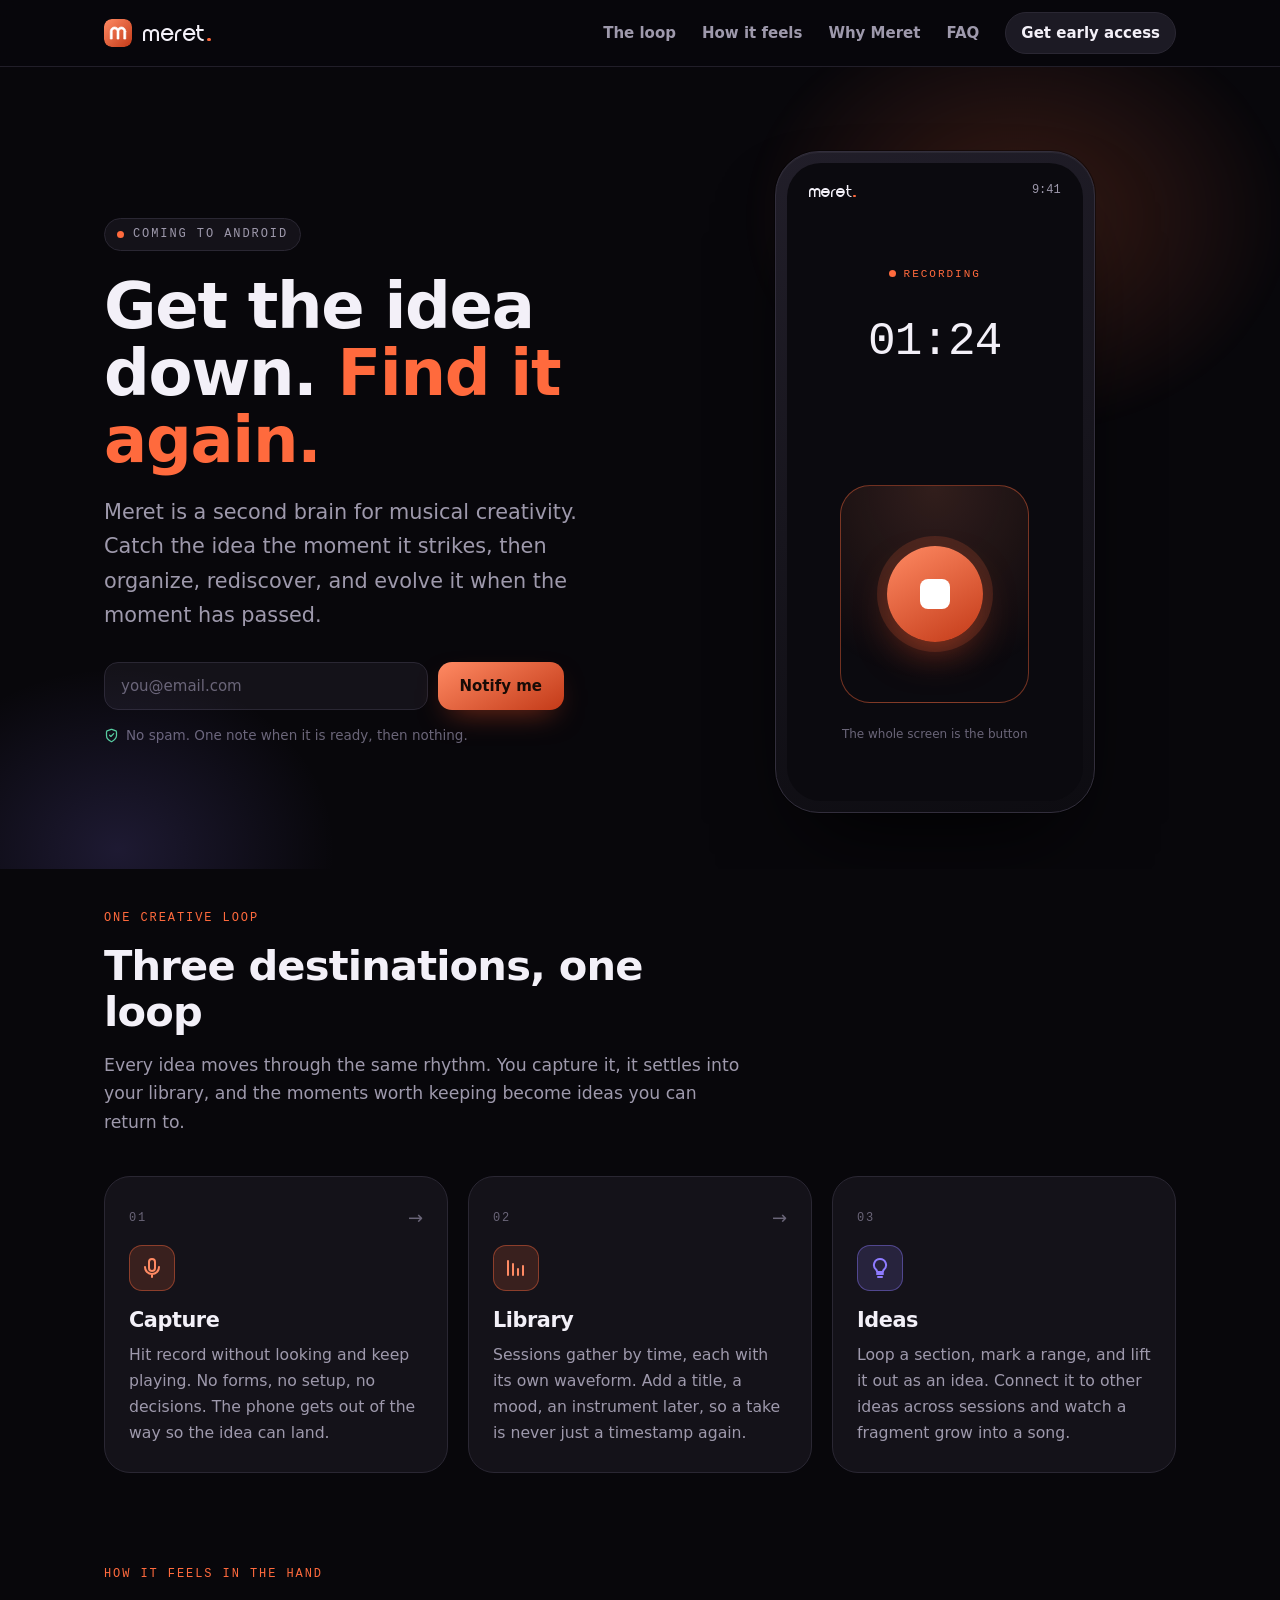
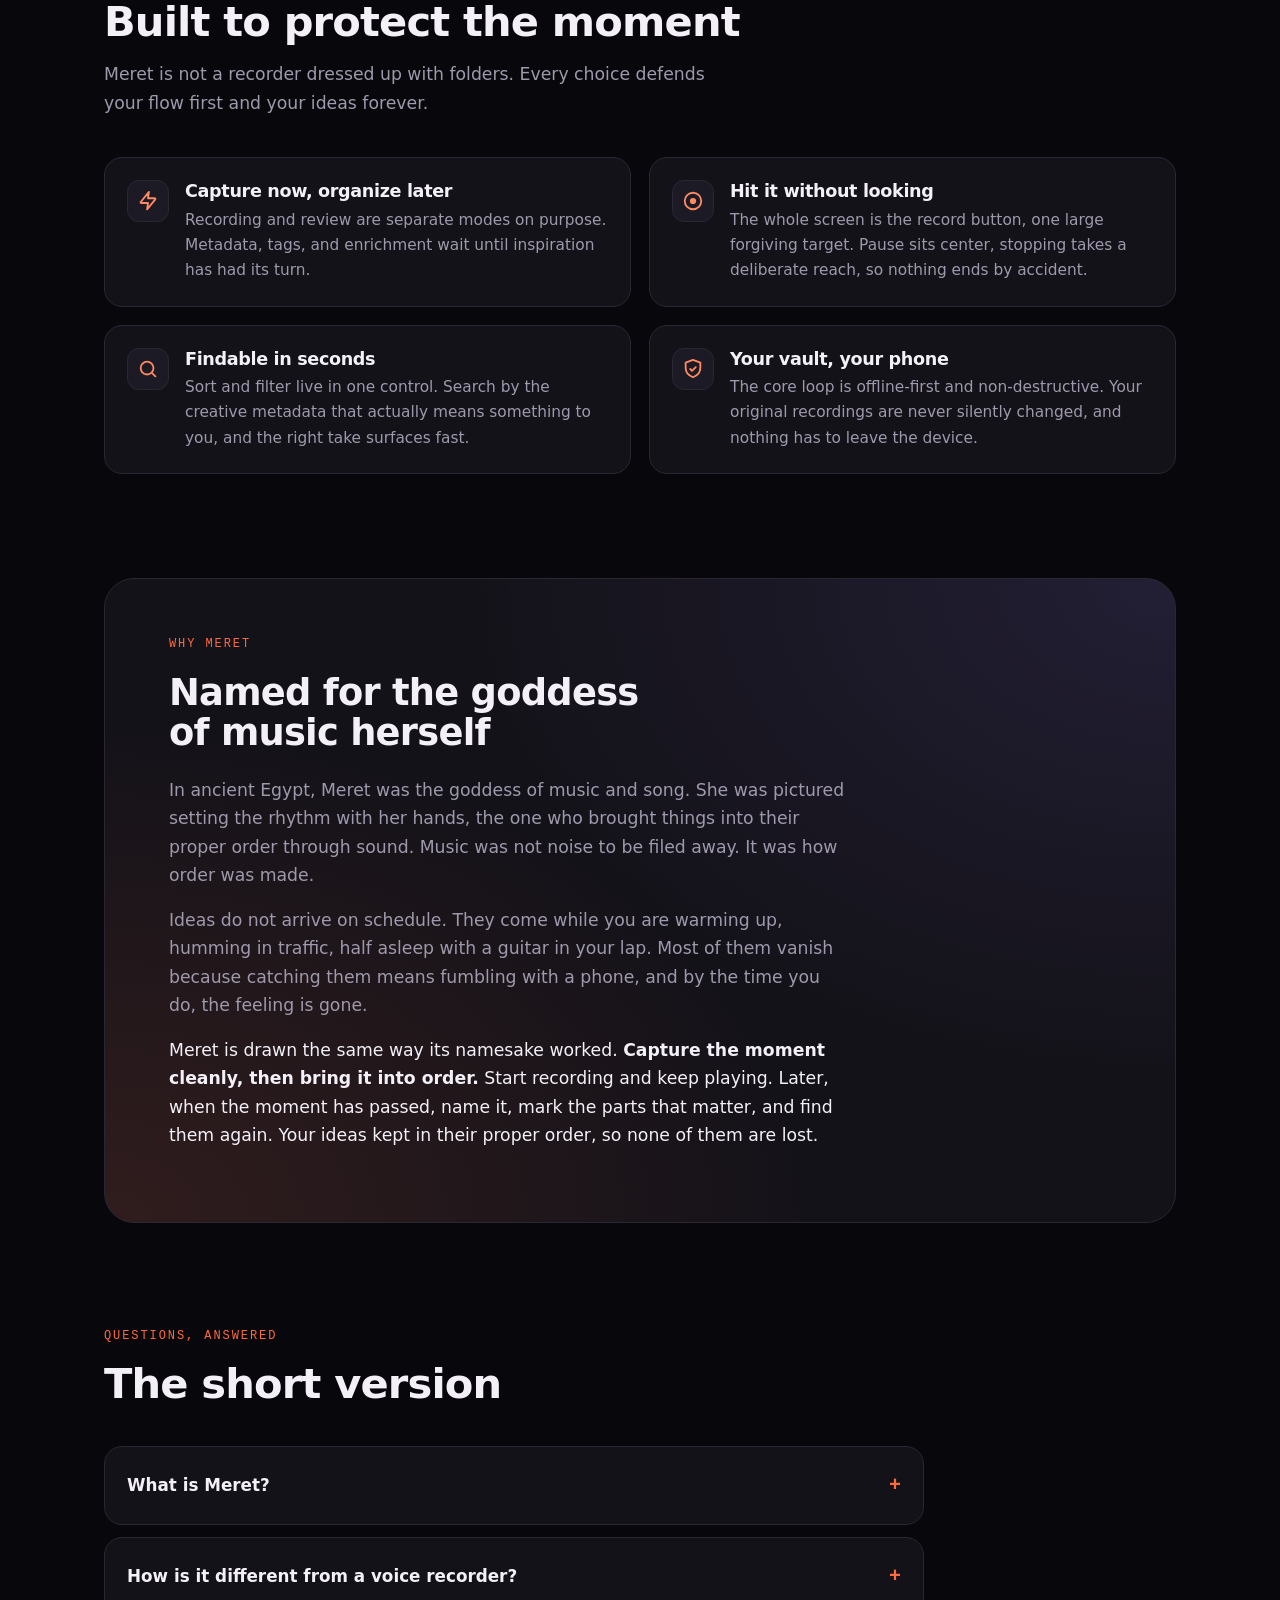
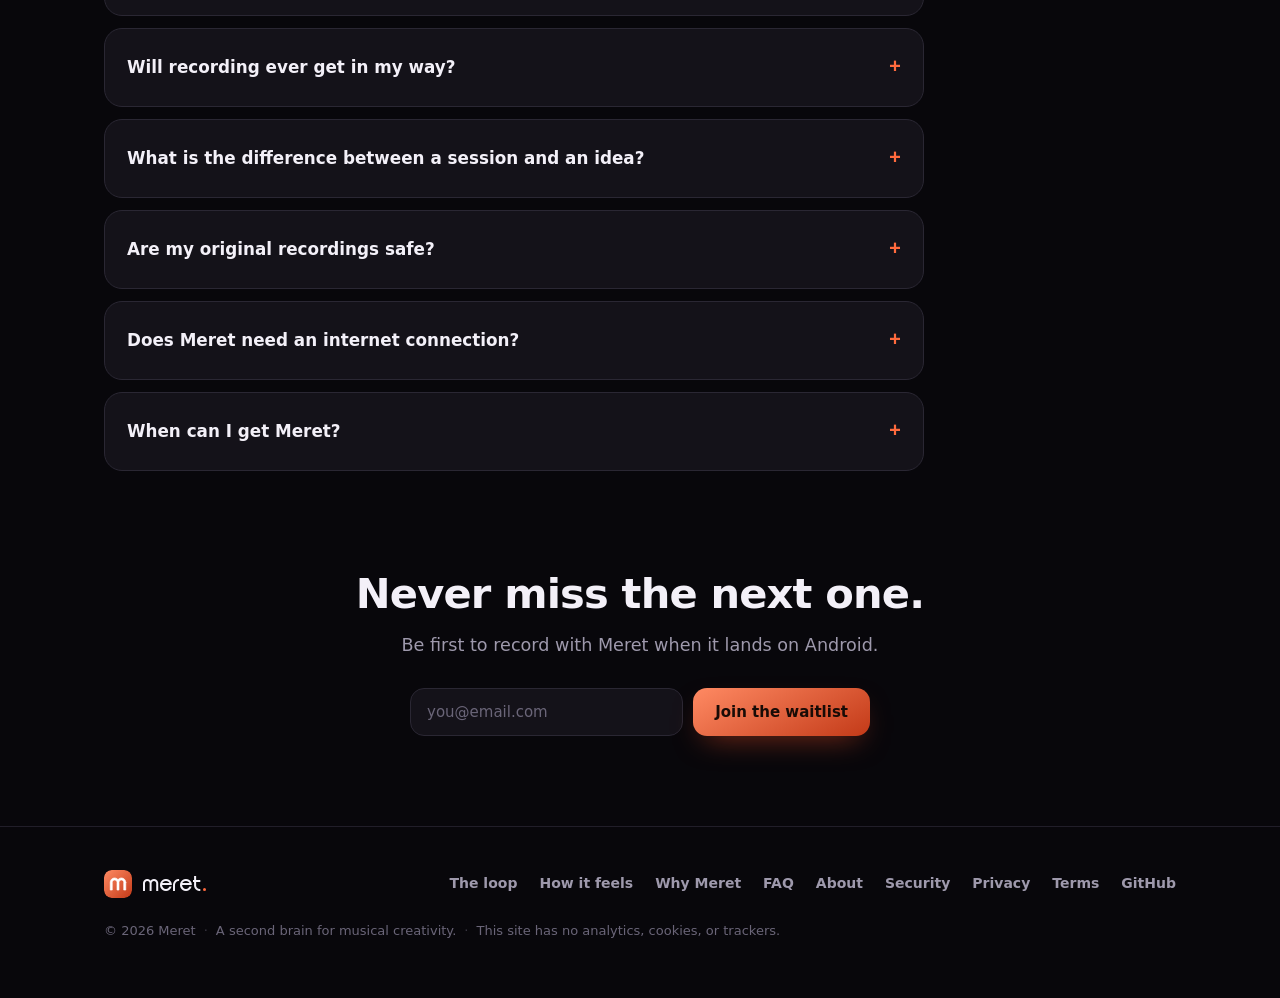
==== index.html @ 7e1d4ffa "Add PNG share image and fix the wordmark dot Replace the flex-hack tone dot with a baseline-aligned " ====
<!DOCTYPE html>
<html lang="en">
<head>
  <meta charset="utf-8">
  <meta name="viewport" content="width=device-width, initial-scale=1">
  <title>Meret - A second brain for musical creativity</title>
  <meta name="description" content="Meret is a creative vault for musicians. Capture a musical idea the moment it strikes, then organize, rediscover, and evolve it later. Recording comes first, everything stays on your phone.">
  <link rel="canonical" href="https://meretapp.com/">

  <meta name="author" content="Tarek Raafat">
  <meta name="robots" content="index, follow, max-image-preview:large, max-snippet:-1">
  <meta name="theme-color" content="#08070B">
  <meta name="application-name" content="Meret">
  <meta name="apple-mobile-web-app-title" content="Meret">

  <link rel="icon" type="image/svg+xml" href="/assets/favicon.svg">
  <link rel="apple-touch-icon" href="/assets/favicon.svg">
  <link rel="manifest" href="/site.webmanifest">

  <meta property="og:type" content="website">
  <meta property="og:site_name" content="Meret">
  <meta property="og:locale" content="en_US">
  <meta property="og:title" content="Meret - A second brain for musical creativity">
  <meta property="og:description" content="Capture a musical idea the moment it strikes, then organize, rediscover, and evolve it later. Recording comes first, everything stays on your phone.">
  <meta property="og:url" content="https://meretapp.com/">
  <meta property="og:image" content="https://meretapp.com/assets/og-image.png">
  <meta property="og:image:type" content="image/png">
  <meta property="og:image:width" content="1200">
  <meta property="og:image:height" content="630">
  <meta property="og:image:alt" content="Meret - a second brain for musical creativity">

  <meta name="twitter:card" content="summary_large_image">
  <meta name="twitter:title" content="Meret - A second brain for musical creativity">
  <meta name="twitter:description" content="Capture a musical idea the moment it strikes, then organize, rediscover, and evolve it later. Everything stays on your phone.">
  <meta name="twitter:image" content="https://meretapp.com/assets/og-image.png">

  <link rel="preload" as="font" type="font/ttf" href="/assets/duma-bold.ttf" crossorigin>
  <link rel="stylesheet" href="/assets/styles.css">

  <script type="application/ld+json">
  {
    "@context": "https://schema.org",
    "@graph": [
      {
        "@type": "Organization",
        "@id": "https://meretapp.com/#organization",
        "name": "Meret",
        "url": "https://meretapp.com/",
        "logo": "https://meretapp.com/assets/favicon.svg",
        "founder": { "@type": "Person", "name": "Tarek Raafat" },
        "description": "Meret is a second brain for musical creativity, an Android app that helps musicians capture, organize, rediscover, and evolve their musical ideas."
      },
      {
        "@type": "WebSite",
        "@id": "https://meretapp.com/#website",
        "url": "https://meretapp.com/",
        "name": "Meret",
        "publisher": { "@id": "https://meretapp.com/#organization" },
        "inLanguage": "en-US"
      },
      {
        "@type": "MobileApplication",
        "@id": "https://meretapp.com/#app",
        "name": "Meret",
        "operatingSystem": "Android",
        "applicationCategory": "MultimediaApplication",
        "url": "https://meretapp.com/",
        "publisher": { "@id": "https://meretapp.com/#organization" },
        "isAccessibleForFree": true,
        "offers": {
          "@type": "Offer",
          "price": "0",
          "priceCurrency": "USD",
          "availability": "https://schema.org/PreOrder"
        },
        "description": "A creative vault for musicians. Start recording with almost no friction and keep playing, then organize, search, and rediscover your ideas later. Original recordings are preserved, and everything stays on your phone.",
        "featureList": [
          "Friction-free recording that lets you ignore the phone and keep playing",
          "A separate review mode for organizing after capture",
          "Sessions and musical ideas as distinct, connected concepts",
          "Mark a moment inside a long session and save it as an idea",
          "Search and rediscover ideas by meaningful creative metadata",
          "Non-destructive handling that preserves your original recordings",
          "Offline-first: capture, save, playback, and search work with no connection"
        ]
      },
      {
        "@type": "FAQPage",
        "@id": "https://meretapp.com/#faq",
        "mainEntity": [
          {
            "@type": "Question",
            "name": "What is Meret?",
            "acceptedAnswer": { "@type": "Answer", "text": "Meret is a second brain for musical creativity. It is a creative vault for capturing, organizing, rediscovering, and evolving musical ideas. The goal is to turn a fleeting moment of inspiration into a durable idea you can still find and use months or years later." }
          },
          {
            "@type": "Question",
            "name": "How is Meret different from a voice recorder?",
            "acceptedAnswer": { "@type": "Answer", "text": "A recorder gives you a pile of files named by timestamp. Meret keeps the idea, not just the audio. Recording stays effortless, and then a separate review mode lets you name, tag, mark ideas inside a session, and connect related ideas, so nothing gets lost in a folder." }
          },
          {
            "@type": "Question",
            "name": "Will recording ever get in my way?",
            "acceptedAnswer": { "@type": "Answer", "text": "No. Protecting creative flow is the first principle. There are no mandatory forms, prompts, or tagging on the recording path. You start recording and then ignore the phone. Organizing happens later, on your terms." }
          },
          {
            "@type": "Question",
            "name": "What is the difference between a session and an idea?",
            "acceptedAnswer": { "@type": "Answer", "text": "A session is a single recording, like one hour of improvising. An idea is a moment worth keeping. One session can hold many ideas, and an idea can point at a whole session or a range of seconds inside it. Meret keeps them as distinct, connected things instead of collapsing both into one file." }
          },
          {
            "@type": "Question",
            "name": "Are my original recordings safe?",
            "acceptedAnswer": { "@type": "Answer", "text": "Yes. Your source recordings are treated as irreplaceable creative assets. Meret is non-destructive by design: it never silently trims, overwrites, or deletes an original. Edits and exports create new derived files and leave the source untouched." }
          },
          {
            "@type": "Question",
            "name": "Does Meret need an internet connection?",
            "acceptedAnswer": { "@type": "Answer", "text": "No. The core loop is offline-first. Capture, save, playback, review, and local search all work with no connection, so nothing sits between inspiration and a safely saved recording." }
          },
          {
            "@type": "Question",
            "name": "When can I get Meret?",
            "acceptedAnswer": { "@type": "Answer", "text": "Meret is in active development for Android. Join the waitlist and you will be the first to know when it is ready to install." }
          }
        ]
      }
    ]
  }
  </script>
</head>
<body>
  <header class="site-header">
    <div class="wrap">
      <a class="brand" href="/" aria-label="Meret home">
        <img src="/assets/mark.svg" alt="" width="28" height="28">
        <span class="wordmark">meret<span class="dot" aria-hidden="true"></span></span>
      </a>
      <nav>
        <a href="#loop">The loop</a>
        <a href="#feel">How it feels</a>
        <a href="#story">Why Meret</a>
        <a href="#faq">FAQ</a>
        <a class="nav-cta" href="#waitlist">Get early access</a>
      </nav>
    </div>
  </header>

  <main>
    <!-- Hero -->
    <section class="hero">
      <div class="wrap">
        <div class="intro">
          <span class="eyebrow"><span class="live" aria-hidden="true"></span> Coming to Android</span>
          <h1>Get the idea down. <span class="em">Find it again.</span></h1>
          <p class="lede">Meret is a second brain for musical creativity. Catch the idea the moment it strikes, then organize, rediscover, and evolve it when the moment has passed.</p>

          <form class="cta" id="waitlist" action="mailto:hello@meretapp.com" method="post" enctype="text/plain" novalidate>
            <div class="waitlist">
              <label class="visually-hidden" for="email">Email address</label>
              <input id="email" name="email" type="email" inputmode="email" autocomplete="email" placeholder="you@email.com" required>
              <button class="btn" type="submit">Notify me</button>
            </div>
            <p class="note">
              <svg viewBox="0 0 24 24" fill="none" aria-hidden="true"><path d="M9 11.5L11 13.5L15.5 9M20 12c0 4.9-5.35 8.48-7.3 9.61-.22.13-.33.19-.49.23-.12.03-.3.03-.42 0-.16-.04-.27-.1-.49-.23C8.85 20.48 4 16.9 4 12V7.22c0-.8 0-1.2.13-1.54.11-.31.3-.58.54-.8.28-.24.65-.38 1.4-.66l5.36-2.01c.21-.08.31-.12.42-.13.09-.02.19-.02.28 0 .1.01.21.05.42.13l5.36 2.01c.75.28 1.12.42 1.4.66.24.22.43.49.54.8.13.34.13.74.13 1.54V12Z" stroke="currentColor" stroke-width="2" stroke-linecap="round" stroke-linejoin="round"/></svg>
              No spam. One note when it is ready, then nothing.
            </p>
            <p class="form-done" id="done" role="status">
              <svg viewBox="0 0 24 24" fill="none" aria-hidden="true"><path d="M20 6 9 17l-5-5" stroke="currentColor" stroke-width="2.4" stroke-linecap="round" stroke-linejoin="round"/></svg>
              You are on the list. We will be in touch.
            </p>
          </form>
        </div>

        <!-- Artistic mock of the Capture screen, built from the app's own tokens -->
        <div class="stage" aria-hidden="true">
          <div class="device">
            <div class="screen">
              <div class="statusbar">
                <span class="brandrow"><span class="wordmark">meret<span class="dot"></span></span></span>
                <span>9:41</span>
              </div>
              <div class="rec-face">
                <span class="rec-tag"><span class="d"></span> Recording</span>
                <span class="rec-timer">01:24</span>
                <div class="wave">
                  <span style="animation-delay:-0.9s"></span><span style="animation-delay:-0.2s"></span>
                  <span style="animation-delay:-0.6s"></span><span style="animation-delay:-1.0s"></span>
                  <span style="animation-delay:-0.35s"></span><span style="animation-delay:-0.75s"></span>
                  <span style="animation-delay:-0.15s"></span><span style="animation-delay:-0.5s"></span>
                  <span style="animation-delay:-0.95s"></span><span style="animation-delay:-0.3s"></span>
                  <span style="animation-delay:-0.7s"></span><span style="animation-delay:-0.1s"></span>
                  <span style="animation-delay:-0.55s"></span><span style="animation-delay:-0.85s"></span>
                  <span style="animation-delay:-0.25s"></span><span style="animation-delay:-0.65s"></span>
                </div>
                <div class="rec-cta">
                  <div class="rec-disc"><span class="square"></span></div>
                </div>
                <span class="rec-hint">The whole screen is the button</span>
              </div>
            </div>
          </div>
        </div>
      </div>
    </section>

    <!-- The creative loop -->
    <section class="loop" id="loop">
      <div class="wrap">
        <div class="section-head">
          <span class="kicker">One creative loop</span>
          <h2>Three destinations, one loop</h2>
          <p>Every idea moves through the same rhythm. You capture it, it settles into your library, and the moments worth keeping become ideas you can return to.</p>
        </div>
        <div class="loop-grid">
          <article class="dest capture">
            <span class="arrow" aria-hidden="true">&rarr;</span>
            <span class="num">01</span>
            <div class="ic" aria-hidden="true">
              <svg viewBox="0 0 24 24" fill="none"><path d="M12 15a3 3 0 0 0 3-3V6a3 3 0 1 0-6 0v6a3 3 0 0 0 3 3Z" stroke="currentColor" stroke-width="2" stroke-linecap="round" stroke-linejoin="round"/><path d="M19 11a7 7 0 0 1-14 0M12 18v3" stroke="currentColor" stroke-width="2" stroke-linecap="round" stroke-linejoin="round"/></svg>
            </div>
            <h3>Capture</h3>
            <p>Hit record without looking and keep playing. No forms, no setup, no decisions. The phone gets out of the way so the idea can land.</p>
          </article>
          <article class="dest library">
            <span class="arrow" aria-hidden="true">&rarr;</span>
            <span class="num">02</span>
            <div class="ic" aria-hidden="true">
              <svg viewBox="0 0 24 24" fill="none"><path d="M4 19V5M9 19V8M14 19v-6M19 19V10" stroke="currentColor" stroke-width="2" stroke-linecap="round" stroke-linejoin="round"/></svg>
            </div>
            <h3>Library</h3>
            <p>Sessions gather by time, each with its own waveform. Add a title, a mood, an instrument later, so a take is never just a timestamp again.</p>
          </article>
          <article class="dest idea">
            <span class="num">03</span>
            <div class="ic" aria-hidden="true">
              <svg viewBox="0 0 24 24" fill="none"><path d="M9 18h6M10 21h4M12 3a6 6 0 0 0-4 10.5c.7.7 1 1.1 1 2V16h6v-.5c0-.9.3-1.3 1-2A6 6 0 0 0 12 3Z" stroke="currentColor" stroke-width="2" stroke-linecap="round" stroke-linejoin="round"/></svg>
            </div>
            <h3>Ideas</h3>
            <p>Loop a section, mark a range, and lift it out as an idea. Connect it to other ideas across sessions and watch a fragment grow into a song.</p>
          </article>
        </div>
      </div>
    </section>

    <!-- How it feels -->
    <section class="feel" id="feel">
      <div class="wrap">
        <div class="section-head">
          <span class="kicker">How it feels in the hand</span>
          <h2>Built to protect the moment</h2>
          <p>Meret is not a recorder dressed up with folders. Every choice defends your flow first and your ideas forever.</p>
        </div>
        <div class="feel-grid">
          <div class="feature">
            <div class="fi" aria-hidden="true"><svg viewBox="0 0 24 24" fill="none"><path d="M13 2 4.5 12.5c-.4.5-.6.7-.6 1 0 .2.1.4.3.5.2.2.5.2 1 .2H12l-1 7 8.5-10.5c.4-.5.6-.7.6-1 0-.2-.1-.4-.3-.5-.2-.2-.5-.2-1-.2H12l1-7Z" stroke="currentColor" stroke-width="2" stroke-linecap="round" stroke-linejoin="round"/></svg></div>
            <div>
              <h3>Capture now, organize later</h3>
              <p>Recording and review are separate modes on purpose. Metadata, tags, and enrichment wait until inspiration has had its turn.</p>
            </div>
          </div>
          <div class="feature">
            <div class="fi" aria-hidden="true"><svg viewBox="0 0 24 24" fill="none"><circle cx="12" cy="12" r="9" stroke="currentColor" stroke-width="2"/><circle cx="12" cy="12" r="3.4" fill="currentColor"/></svg></div>
            <div>
              <h3>Hit it without looking</h3>
              <p>The whole screen is the record button, one large forgiving target. Pause sits center, stopping takes a deliberate reach, so nothing ends by accident.</p>
            </div>
          </div>
          <div class="feature">
            <div class="fi" aria-hidden="true"><svg viewBox="0 0 24 24" fill="none"><circle cx="11" cy="11" r="7" stroke="currentColor" stroke-width="2"/><path d="m20 20-3.2-3.2" stroke="currentColor" stroke-width="2" stroke-linecap="round"/></svg></div>
            <div>
              <h3>Findable in seconds</h3>
              <p>Sort and filter live in one control. Search by the creative metadata that actually means something to you, and the right take surfaces fast.</p>
            </div>
          </div>
          <div class="feature">
            <div class="fi" aria-hidden="true"><svg viewBox="0 0 24 24" fill="none"><path d="M12 2 4 5v6c0 5 3.4 8.3 8 10 4.6-1.7 8-5 8-10V5l-8-3Z" stroke="currentColor" stroke-width="2" stroke-linejoin="round"/><path d="m9 12 2 2 4-4" stroke="currentColor" stroke-width="2" stroke-linecap="round" stroke-linejoin="round"/></svg></div>
            <div>
              <h3>Your vault, your phone</h3>
              <p>The core loop is offline-first and non-destructive. Your original recordings are never silently changed, and nothing has to leave the device.</p>
            </div>
          </div>
        </div>
      </div>
    </section>

    <!-- Why Meret -->
    <section class="story" id="story">
      <div class="wrap">
        <div class="band">
          <span class="kicker">Why Meret</span>
          <h2>Named for the goddess of music herself</h2>
          <p>In ancient Egypt, Meret was the goddess of music and song. She was pictured setting the rhythm with her hands, the one who brought things into their proper order through sound. Music was not noise to be filed away. It was how order was made.</p>
          <p>Ideas do not arrive on schedule. They come while you are warming up, humming in traffic, half asleep with a guitar in your lap. Most of them vanish because catching them means fumbling with a phone, and by the time you do, the feeling is gone.</p>
          <p class="close">Meret is drawn the same way its namesake worked. <strong>Capture the moment cleanly, then bring it into order.</strong> Start recording and keep playing. Later, when the moment has passed, name it, mark the parts that matter, and find them again. Your ideas kept in their proper order, so none of them are lost.</p>
        </div>
      </div>
    </section>

    <!-- FAQ -->
    <section class="faq" id="faq">
      <div class="wrap">
        <div class="section-head">
          <span class="kicker">Questions, answered</span>
          <h2>The short version</h2>
        </div>
        <div class="faq-list">
          <details class="faq-item">
            <summary>What is Meret?</summary>
            <p>Meret is a second brain for musical creativity, a creative vault for capturing, organizing, rediscovering, and evolving musical ideas. The goal is to turn a fleeting moment of inspiration into a durable idea you can still find and use months or years later.</p>
          </details>
          <details class="faq-item">
            <summary>How is it different from a voice recorder?</summary>
            <p>A recorder gives you a pile of files named by timestamp. Meret keeps the idea, not just the audio. Recording stays effortless, and then a separate review mode lets you name, tag, mark ideas inside a session, and connect related ideas, so nothing gets lost in a folder.</p>
          </details>
          <details class="faq-item">
            <summary>Will recording ever get in my way?</summary>
            <p>No. Protecting creative flow is the first principle. There are no mandatory forms, prompts, or tagging on the recording path. You start recording and then ignore the phone. Organizing happens later, on your terms.</p>
          </details>
          <details class="faq-item">
            <summary>What is the difference between a session and an idea?</summary>
            <p>A session is a single recording, like one hour of improvising. An idea is a moment worth keeping. One session can hold many ideas, and an idea can point at a whole session or a range of seconds inside it. Meret keeps them as distinct, connected things instead of collapsing both into one file.</p>
          </details>
          <details class="faq-item">
            <summary>Are my original recordings safe?</summary>
            <p>Yes. Your source recordings are treated as irreplaceable creative assets. Meret is non-destructive by design: it never silently trims, overwrites, or deletes an original. Edits and exports create new derived files and leave the source untouched.</p>
          </details>
          <details class="faq-item">
            <summary>Does Meret need an internet connection?</summary>
            <p>No. The core loop is offline-first. Capture, save, playback, review, and local search all work with no connection, so nothing sits between inspiration and a safely saved recording.</p>
          </details>
          <details class="faq-item">
            <summary>When can I get Meret?</summary>
            <p>Meret is in active development for Android. Join the waitlist below and you will be the first to know when it is ready to install.</p>
          </details>
        </div>
      </div>
    </section>

    <!-- Closing -->
    <section class="closing">
      <div class="wrap">
        <h2>Never miss the next one.</h2>
        <p>Be first to record with Meret when it lands on Android.</p>
        <form class="cta" action="mailto:hello@meretapp.com" method="post" enctype="text/plain" novalidate>
          <div class="waitlist">
            <label class="visually-hidden" for="email2">Email address</label>
            <input id="email2" name="email" type="email" inputmode="email" autocomplete="email" placeholder="you@email.com" required>
            <button class="btn" type="submit">Join the waitlist</button>
          </div>
          <p class="form-done" role="status">
            <svg viewBox="0 0 24 24" fill="none" aria-hidden="true"><path d="M20 6 9 17l-5-5" stroke="currentColor" stroke-width="2.4" stroke-linecap="round" stroke-linejoin="round"/></svg>
            You are on the list. We will be in touch.
          </p>
        </form>
      </div>
    </section>
  </main>

  <footer class="site-footer">
    <div class="wrap">
      <div class="foot-top">
        <a class="brand" href="/" aria-label="Meret home">
          <img src="/assets/mark.svg" alt="" width="26" height="26">
          <span class="wordmark">meret<span class="dot" aria-hidden="true"></span></span>
        </a>
        <nav class="foot-links">
          <a href="#loop">The loop</a>
          <a href="#feel">How it feels</a>
          <a href="#story">Why Meret</a>
          <a href="#faq">FAQ</a>
          <a href="/about/">About</a>
          <a href="/security/">Security</a>
          <a href="/privacy/">Privacy</a>
          <a href="/terms/">Terms</a>
          <a href="https://github.com/meretapp">GitHub</a>
        </nav>
      </div>
      <p class="fine">
        <span>&copy; 2026 Meret</span>
        <span class="sep">&middot;</span>
        <span>A second brain for musical creativity.</span>
        <span class="sep">&middot;</span>
        <span>This site has no analytics, cookies, or trackers.</span>
      </p>
    </div>
  </footer>

  <script src="/assets/site.js" defer></script>
</body>
</html>
---- assets/styles.css ----
/* Meret landing site. Brand tokens from the app repo's docs/design/design.html and
   ui/theme/Color.kt. One dark canvas, coral for action, violet for the idea. No external
   requests: the only web font is Duma Bold, self hosted, and there are no analytics or trackers. */

@font-face {
  font-family: "Duma";
  font-style: normal;
  font-weight: 700;
  font-display: swap;
  src: url("/assets/duma-bold.ttf") format("truetype");
}

:root {
  /* Ground and surfaces */
  --canvas: #08070B;
  --ink: #0B0A0F;
  --surface: #141219;
  --surface-2: #1C1A24;
  --surface-3: #242130;
  --line: #2A2733;
  --line-soft: #211E29;

  /* Text */
  --text: #F3F0F8;
  --muted: #9E99AC;
  --faint: #6A6578;

  /* Accents. Coral is the color of action, violet is the color of the idea. */
  --accent: #FF6A3D;
  --accent-2: #FF8A63;
  --accent-deep: #C33A18;
  --accent-weak: rgba(255, 106, 61, 0.16);
  --accent-line: rgba(255, 106, 61, 0.42);
  --violet: #8E7BFF;
  --violet-weak: rgba(142, 123, 255, 0.16);
  --violet-line: rgba(142, 123, 255, 0.42);
  --good: #54D19B;

  --radius: 18px;
  --radius-lg: 26px;
  --wrap: 1120px;
  --sans: ui-sans-serif, system-ui, "Segoe UI", Roboto, "Helvetica Neue", Arial, sans-serif;
  --mono: ui-monospace, "SF Mono", "Roboto Mono", "JetBrains Mono", Menlo, Consolas, monospace;
}

* { box-sizing: border-box; }
/* scroll-padding-top keeps every in-page anchor target clear of the sticky header
   instead of landing underneath it. */
html { scroll-behavior: smooth; scroll-padding-top: 88px; }

.visually-hidden {
  position: absolute; width: 1px; height: 1px; padding: 0; margin: -1px;
  overflow: hidden; clip: rect(0 0 0 0); white-space: nowrap; border: 0;
}

body {
  margin: 0;
  min-height: 100vh;
  display: flex;
  flex-direction: column;
  font-family: var(--sans);
  color: var(--text);
  background: var(--canvas);
  line-height: 1.65;
  -webkit-font-smoothing: antialiased;
  text-rendering: optimizeLegibility;
}

main { flex: 1 0 auto; }
.site-footer { flex-shrink: 0; }

.wrap { width: 100%; max-width: var(--wrap); margin: 0 auto; padding: 0 24px; }

a { color: var(--accent-2); text-decoration: none; }
a:hover { color: var(--accent); }

h1, h2, h3 { line-height: 1.1; letter-spacing: -0.02em; margin: 0; }

/* The wordmark, drawn in Duma Bold with a real coral disc for the tone dot, matching the app's
   Wordmark composable. The dot keeps coral's meaning as the color of action. */
.wordmark {
  font-family: "Duma", var(--sans);
  font-weight: 700;
  letter-spacing: 0.04em;
  color: var(--text);
  white-space: nowrap;
}
/* The coral tone dot is a real disc resting on the text baseline, matching the app's
   Wordmark composable (a 0.17em disc, AboveBaseline). vertical-align: baseline places an
   empty inline-block's bottom edge on the baseline, so the disc sits like a low round dot
   after "meret" at any size, rather than being nudged by a flex hack. */
.wordmark .dot {
  display: inline-block;
  width: 0.17em;
  height: 0.17em;
  border-radius: 50%;
  background: var(--accent);
  margin-left: 0.05em;
  /* Seat the disc a touch below the baseline (scales with the type) so it reads as a
     grounded tone dot rather than sitting a hair high. */
  vertical-align: -0.02em;
}

/* Header */
.site-header {
  position: sticky; top: 0; z-index: 20;
  background: color-mix(in srgb, var(--canvas) 82%, transparent);
  backdrop-filter: saturate(1.3) blur(12px);
  border-bottom: 1px solid var(--line-soft);
}
.site-header .wrap { display: flex; align-items: center; justify-content: space-between; height: 66px; }
.brand { display: inline-flex; align-items: center; gap: 11px; }
.brand img { height: 28px; width: 28px; display: block; border-radius: 8px; }
.brand .wordmark { font-size: 21px; }
.site-header nav { display: inline-flex; align-items: center; gap: 26px; }
.site-header nav a { color: var(--muted); font-weight: 600; font-size: 15px; }
.site-header nav a:hover { color: var(--text); }
.nav-cta {
  padding: 8px 15px; border-radius: 999px;
  border: 1px solid var(--line);
  color: var(--text) !important;
  background: var(--surface-2);
}
.nav-cta:hover { border-color: var(--accent-line); }
@media (max-width: 720px) { .site-header nav a:not(.nav-cta) { display: none; } }

/* Ambient glow behind the hero.
   overflow: clip (not hidden) contains the glow pseudo-elements without turning the
   hero into a programmatically scrollable box, which otherwise traps an anchor jump
   to the waitlist form inside the hero and blocks scrolling until a page refresh. */
.hero { position: relative; padding: 84px 0 56px; overflow: clip; }
.hero::before {
  content: ""; position: absolute; inset: -20% -10% auto auto;
  width: 780px; height: 620px; pointer-events: none;
  background: radial-gradient(closest-side, rgba(255,106,61,0.20), rgba(255,106,61,0) 70%);
  filter: blur(6px);
}
.hero::after {
  content: ""; position: absolute; inset: auto auto -30% -15%;
  width: 620px; height: 520px; pointer-events: none;
  background: radial-gradient(closest-side, rgba(142,123,255,0.16), rgba(142,123,255,0) 70%);
}
.hero .wrap { position: relative; display: grid; grid-template-columns: 1.05fr 0.95fr; gap: 56px; align-items: center; }

.eyebrow {
  display: inline-flex; align-items: center; gap: 9px;
  font-family: var(--mono); font-size: 12px; letter-spacing: 0.16em; text-transform: uppercase;
  color: var(--muted); margin: 0 0 22px;
  padding: 6px 12px; border-radius: 999px;
  background: var(--surface); border: 1px solid var(--line);
}
.eyebrow .live {
  width: 7px; height: 7px; border-radius: 50%; background: var(--accent);
  box-shadow: 0 0 0 0 var(--accent-line);
  animation: pulse 2.4s ease-out infinite;
}
@keyframes pulse {
  0% { box-shadow: 0 0 0 0 rgba(255,106,61,0.5); }
  70% { box-shadow: 0 0 0 9px rgba(255,106,61,0); }
  100% { box-shadow: 0 0 0 0 rgba(255,106,61,0); }
}

.hero h1 {
  font-size: clamp(2.6rem, 5.4vw, 4rem);
  line-height: 1.04; font-weight: 800; margin: 0 0 22px;
}
.hero h1 .em { color: var(--accent); }
.hero .lede { font-size: clamp(1.08rem, 2.1vw, 1.3rem); color: var(--muted); margin: 0 0 30px; max-width: 40ch; }

/* Waitlist CTA */
.cta { display: flex; flex-direction: column; gap: 12px; max-width: 460px; }
.waitlist { display: flex; gap: 10px; }
.waitlist input[type="email"] {
  flex: 1 1 auto; min-width: 0;
  padding: 14px 16px; font-size: 15px; font-family: var(--sans);
  color: var(--text); background: var(--surface); border: 1px solid var(--line);
  border-radius: 14px; outline: none; transition: border-color 0.2s ease, box-shadow 0.2s ease;
}
.waitlist input[type="email"]::placeholder { color: var(--faint); }
.waitlist input[type="email"]:focus { border-color: var(--accent-line); box-shadow: 0 0 0 4px var(--accent-weak); }
.btn {
  flex: 0 0 auto; cursor: pointer; border: none; white-space: nowrap;
  padding: 14px 22px; font-size: 15px; font-weight: 700; font-family: var(--sans);
  color: #180B06; border-radius: 14px;
  background: linear-gradient(150deg, var(--accent-2), var(--accent-deep));
  box-shadow: 0 12px 30px -12px rgba(226,75,37,0.6);
  transition: transform 0.15s ease, box-shadow 0.2s ease, opacity 0.2s ease;
}
.btn:hover { transform: translateY(-1px); box-shadow: 0 16px 34px -12px rgba(226,75,37,0.7); }
.btn:active { transform: translateY(0); }
.note { color: var(--faint); font-size: 13.5px; margin: 2px 0 0; display: flex; align-items: center; gap: 7px; }
.note svg { width: 15px; height: 15px; flex: none; color: var(--good); }

/* ---- The phone: an artistic mock of the Capture screen, built from the app's own tokens ---- */
.stage { justify-self: center; position: relative; }
.device {
  width: min(320px, 82vw);
  border-radius: 44px; padding: 11px;
  background: linear-gradient(160deg, #211E29, #0d0c11);
  border: 1px solid #322E3C;
  box-shadow: 0 1px 0 rgba(255,255,255,0.05) inset, 0 46px 90px -34px rgba(0,0,0,0.92), 0 0 0 1px rgba(0,0,0,0.4);
}
.screen {
  position: relative; border-radius: 34px; overflow: hidden;
  background: var(--ink); aspect-ratio: 320 / 690; display: flex; flex-direction: column;
}
.statusbar {
  display: flex; align-items: center; justify-content: space-between;
  padding: 16px 22px 4px; font-family: var(--mono); font-size: 12px; color: var(--muted); flex: 0 0 auto;
}
.statusbar .brandrow { display: inline-flex; align-items: baseline; }
.statusbar .wordmark { font-size: 15px; }
.rec-face { flex: 1 1 auto; display: flex; flex-direction: column; align-items: center; justify-content: center; gap: 22px; padding: 0 24px; position: relative; }
.rec-tag {
  display: inline-flex; align-items: center; gap: 8px;
  font-family: var(--mono); font-size: 11px; letter-spacing: 0.18em; text-transform: uppercase; color: var(--accent);
}
.rec-tag .d { width: 7px; height: 7px; border-radius: 50%; background: var(--accent); animation: blink 1.6s steps(1) infinite; }
@keyframes blink { 50% { opacity: 0.25; } }
.rec-timer { font-family: var(--mono); font-size: 46px; letter-spacing: -0.02em; font-variant-numeric: tabular-nums; color: var(--text); }

/* the big coral record disc: the whole lower screen is the button */
.rec-cta {
  position: relative; width: 76%; padding: 60px 0; margin-top: 6px;
  border-radius: 30px; display: grid; place-items: center;
  background: radial-gradient(120% 120% at 50% 0%, rgba(255,138,99,0.16), rgba(255,106,61,0.04) 60%, transparent 75%);
  border: 1px solid var(--accent-line);
}
.rec-disc {
  width: 96px; height: 96px; border-radius: 50%;
  background: linear-gradient(150deg, var(--accent-2), var(--accent-deep));
  box-shadow: 0 18px 44px -14px rgba(226,75,37,0.7), 0 0 0 10px var(--accent-weak);
  display: grid; place-items: center;
}
.rec-disc .square { width: 30px; height: 30px; border-radius: 8px; background: #fff; }
.rec-hint { font-size: 12px; color: var(--faint); }

/* live waveform */
.wave { display: flex; align-items: center; justify-content: center; gap: 3px; height: 54px; width: 78%; }
.wave span {
  flex: 1 1 auto; max-width: 5px; border-radius: 3px;
  background: linear-gradient(var(--accent-2), var(--accent));
  animation: bar 1.1s ease-in-out infinite;
}
.wave span:nth-child(3n) { background: linear-gradient(var(--violet), #6f5cf0); }
@keyframes bar { 0%, 100% { height: 18%; } 50% { height: 100%; } }
@media (prefers-reduced-motion: reduce) {
  .wave span, .rec-tag .d, .eyebrow .live { animation: none; }
  .wave span { height: 55%; }
}

/* Hero collapses to a single column on narrow screens, phone below the copy. */
@media (max-width: 900px) {
  .hero { padding: 56px 0 40px; }
  .hero .wrap { grid-template-columns: 1fr; gap: 44px; }
  .hero .intro { order: 1; }
  .stage { order: 2; }
  .device { width: min(300px, 78vw); }
  .cta { max-width: 100%; }
}
@media (max-width: 460px) {
  .waitlist { flex-direction: column; }
  .waitlist input[type="email"], .waitlist .btn { width: 100%; }
  .closing .waitlist { flex-direction: column; }
}

/* Section rhythm */
section { position: relative; }
.section-head { max-width: 640px; margin: 0 0 40px; }
.section-head .kicker {
  font-family: var(--mono); font-size: 12px; letter-spacing: 0.16em; text-transform: uppercase; color: var(--accent);
  display: block; margin: 0 0 14px;
}
.section-head h2 { font-size: clamp(1.9rem, 3.6vw, 2.6rem); font-weight: 800; }
.section-head p { color: var(--muted); font-size: 1.08rem; margin: 16px 0 0; }

/* The creative loop: three destinations */
.loop { padding: 40px 0 20px; }
.loop-grid { display: grid; grid-template-columns: repeat(3, 1fr); gap: 20px; }
.dest {
  position: relative; overflow: hidden;
  background: var(--surface); border: 1px solid var(--line); border-radius: var(--radius-lg); padding: 26px 24px;
  transition: border-color 0.25s ease, transform 0.25s ease;
}
.dest:hover { transform: translateY(-3px); border-color: var(--accent-line); }
.dest .num { font-family: var(--mono); font-size: 12px; color: var(--faint); letter-spacing: 0.14em; }
.dest .ic {
  width: 46px; height: 46px; border-radius: 13px; display: grid; place-items: center; margin: 16px 0 18px;
  background: var(--accent-weak); border: 1px solid var(--accent-line); color: var(--accent-2);
}
.dest.idea .ic { background: var(--violet-weak); border-color: var(--violet-line); color: var(--violet); }
.dest .ic svg { width: 24px; height: 24px; }
.dest h3 { font-size: 1.3rem; font-weight: 750; margin: 0 0 10px; }
.dest p { color: var(--muted); font-size: 0.98rem; margin: 0; }
.dest .arrow {
  position: absolute; top: 26px; right: 24px; color: var(--faint); font-size: 18px;
}
@media (max-width: 860px) { .loop-grid { grid-template-columns: 1fr; } }

/* Principles: how it feels */
.feel { padding: 72px 0 40px; }
.feel-grid { display: grid; grid-template-columns: repeat(2, 1fr); gap: 18px; }
.feature {
  display: flex; gap: 16px; align-items: flex-start;
  background: var(--surface); border: 1px solid var(--line); border-radius: var(--radius); padding: 22px 22px;
}
.feature .fi {
  flex: none; width: 42px; height: 42px; border-radius: 12px; display: grid; place-items: center;
  background: var(--surface-2); border: 1px solid var(--line); color: var(--accent-2);
}
.feature .fi svg { width: 22px; height: 22px; }
.feature h3 { font-size: 1.1rem; font-weight: 700; margin: 2px 0 6px; }
.feature p { color: var(--muted); font-size: 0.96rem; margin: 0; }
@media (max-width: 720px) { .feel-grid { grid-template-columns: 1fr; } }

/* Story band */
.story { padding: 64px 0; }
.band {
  position: relative; overflow: hidden;
  border-radius: 30px; padding: 56px clamp(28px, 5vw, 64px);
  background:
    radial-gradient(120% 140% at 100% 0%, rgba(142,123,255,0.12), transparent 55%),
    radial-gradient(120% 140% at 0% 100%, rgba(255,106,61,0.12), transparent 55%),
    var(--surface);
  border: 1px solid var(--line);
}
.band .kicker { font-family: var(--mono); font-size: 12px; letter-spacing: 0.16em; text-transform: uppercase; color: var(--accent); display: block; margin: 0 0 18px; }
.band h2 { font-size: clamp(1.7rem, 3.2vw, 2.3rem); font-weight: 800; margin: 0 0 22px; max-width: 20ch; }
.band p { color: var(--muted); font-size: 1.08rem; max-width: 62ch; margin: 0 0 16px; }
.band p.close { color: var(--text); }
.band p.close strong { color: var(--text); font-weight: 700; }

/* FAQ */
.faq { padding: 40px 0 80px; }
.faq-list { display: grid; gap: 12px; max-width: 820px; }
.faq-item {
  background: var(--surface); border: 1px solid var(--line); border-radius: var(--radius);
  padding: 4px 22px; transition: border-color 0.2s ease;
}
.faq-item[open] { border-color: var(--accent-line); }
.faq-item summary {
  cursor: pointer; list-style: none; padding: 18px 0; font-weight: 650; font-size: 1.05rem;
  display: flex; align-items: center; justify-content: space-between; gap: 16px;
}
.faq-item summary::-webkit-details-marker { display: none; }
.faq-item summary::after {
  content: "+"; font-family: var(--mono); font-size: 20px; color: var(--accent); flex: none;
  transition: transform 0.2s ease;
}
.faq-item[open] summary::after { content: "\2212"; }
.faq-item p { color: var(--muted); margin: 0 0 18px; font-size: 1rem; }

/* Closing call */
.closing { padding: 20px 0 90px; }
.closing .wrap { text-align: center; }
.closing h2 { font-size: clamp(1.8rem, 3.6vw, 2.6rem); font-weight: 800; margin: 0 0 14px; }
.closing p { color: var(--muted); margin: 0 auto 28px; max-width: 46ch; font-size: 1.1rem; }
.closing .cta { margin: 0 auto; align-items: center; }
.closing .waitlist { width: 100%; }

/* Footer */
.site-footer { border-top: 1px solid var(--line-soft); padding: 40px 0 56px; }
.site-footer .wrap { display: flex; flex-direction: column; gap: 20px; }
.foot-top { display: flex; align-items: center; justify-content: space-between; gap: 24px; flex-wrap: wrap; }
.foot-top .wordmark { font-size: 20px; }
.foot-links { display: inline-flex; gap: 22px; flex-wrap: wrap; }
.foot-links a { color: var(--muted); font-weight: 600; font-size: 14px; }
.foot-links a:hover { color: var(--text); }
.fine { color: var(--faint); font-size: 13px; margin: 0; display: flex; gap: 8px; flex-wrap: wrap; align-items: center; }
.fine .sep { opacity: 0.5; }

/* ---- Legal and prose pages (privacy, security, terms) ---- */
.legal { padding: 56px 0 80px; }
.legal .wrap { max-width: 760px; }
.legal .back {
  display: inline-flex; align-items: center; gap: 7px;
  margin-bottom: 30px; font-weight: 600; font-size: 14px; color: var(--muted);
}
.legal .back:hover { color: var(--text); }
/* The arrow carries the coral accent so the back link reads as branded and clickable,
   while the label stays in the muted-to-white register the header navigation uses. */
.legal .back .arrow { color: var(--accent); transition: transform 0.15s ease; }
.legal .back:hover .arrow { transform: translateX(-2px); }
.legal h1 { font-size: clamp(2rem, 4vw, 2.7rem); font-weight: 800; margin: 0 0 8px; }
.legal .updated { color: var(--faint); font-family: var(--mono); font-size: 13px; margin: 0 0 32px; }
.legal .lede { color: var(--text); font-size: 1.12rem; margin: 0 0 28px; }
.legal h2 { font-size: 1.32rem; font-weight: 750; margin: 44px 0 12px; color: var(--text); }
.legal h3 { font-size: 1.08rem; font-weight: 700; margin: 28px 0 10px; color: var(--text); }
.legal p, .legal li { color: #C4BFD1; font-size: 1.02rem; }
.legal p { margin: 0 0 16px; }
.legal ul { padding-inline-start: 22px; margin: 0 0 16px; }
.legal li { margin: 0 0 9px; }
.legal li strong, .legal p strong { color: var(--text); font-weight: 650; }
.legal a { color: var(--accent-2); }
.legal a:hover { color: var(--accent); }

/* A quiet callout for a disclaimer or a draft note */
.legal .callout {
  background: var(--surface); border: 1px solid var(--line); border-left: 3px solid var(--accent);
  border-radius: 14px; padding: 16px 20px; margin: 0 0 32px;
}
.legal .callout p { margin: 0; color: var(--muted); font-size: 0.96rem; }

/* Permissions table */
.legal .table-wrap { overflow-x: auto; margin: 0 0 20px; border: 1px solid var(--line); border-radius: 14px; }
.legal table { width: 100%; border-collapse: collapse; font-size: 0.98rem; min-width: 460px; }
.legal thead th {
  text-align: left; padding: 13px 18px; color: var(--text); font-weight: 700;
  background: var(--surface-2); border-bottom: 1px solid var(--line); font-size: 0.9rem;
}
.legal tbody td { padding: 13px 18px; color: #C4BFD1; border-bottom: 1px solid var(--line-soft); vertical-align: top; }
.legal tbody tr:last-child td { border-bottom: none; }
.legal tbody td:first-child { color: var(--text); font-weight: 600; white-space: nowrap; }
@media (max-width: 560px) { .legal tbody td:first-child { white-space: normal; } }

/* A short cross-link row at the foot of a legal page. These are related pages with no
   inherent order, so they carry no directional arrow, just a quiet "See also" label. */
.legal .also {
  margin-top: 48px; padding-top: 26px; border-top: 1px solid var(--line-soft);
  display: flex; align-items: center; gap: 8px 20px; flex-wrap: wrap;
}
.legal .also .also-label {
  font-family: var(--mono); font-size: 12px; letter-spacing: 0.14em; text-transform: uppercase;
  color: var(--faint);
}
.legal .also a { font-weight: 600; font-size: 14px; }

/* A tiny inline confirmation for the waitlist, shown after submit */
.form-done { display: none; color: var(--good); font-size: 14px; margin: 2px 0 0; align-items: center; gap: 8px; }
.form-done.show { display: flex; }
.form-done svg { width: 16px; height: 16px; flex: none; }
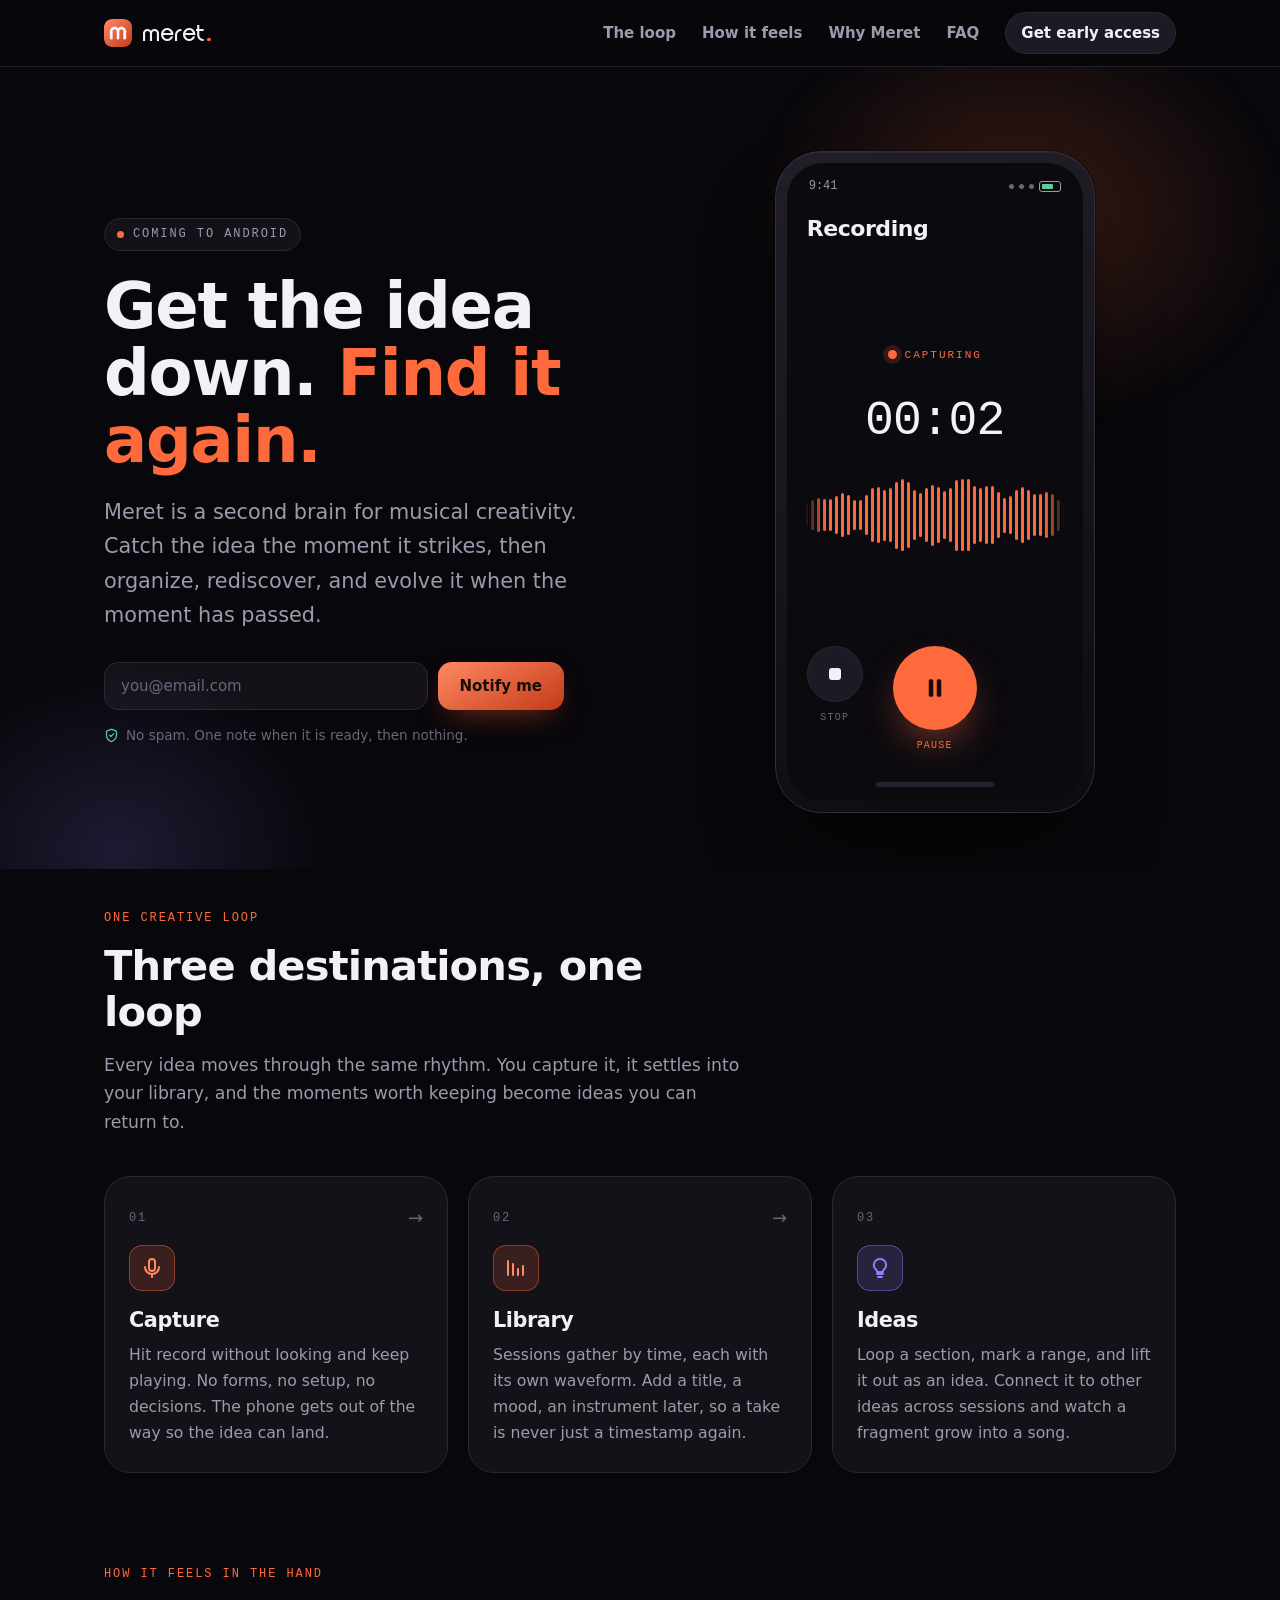
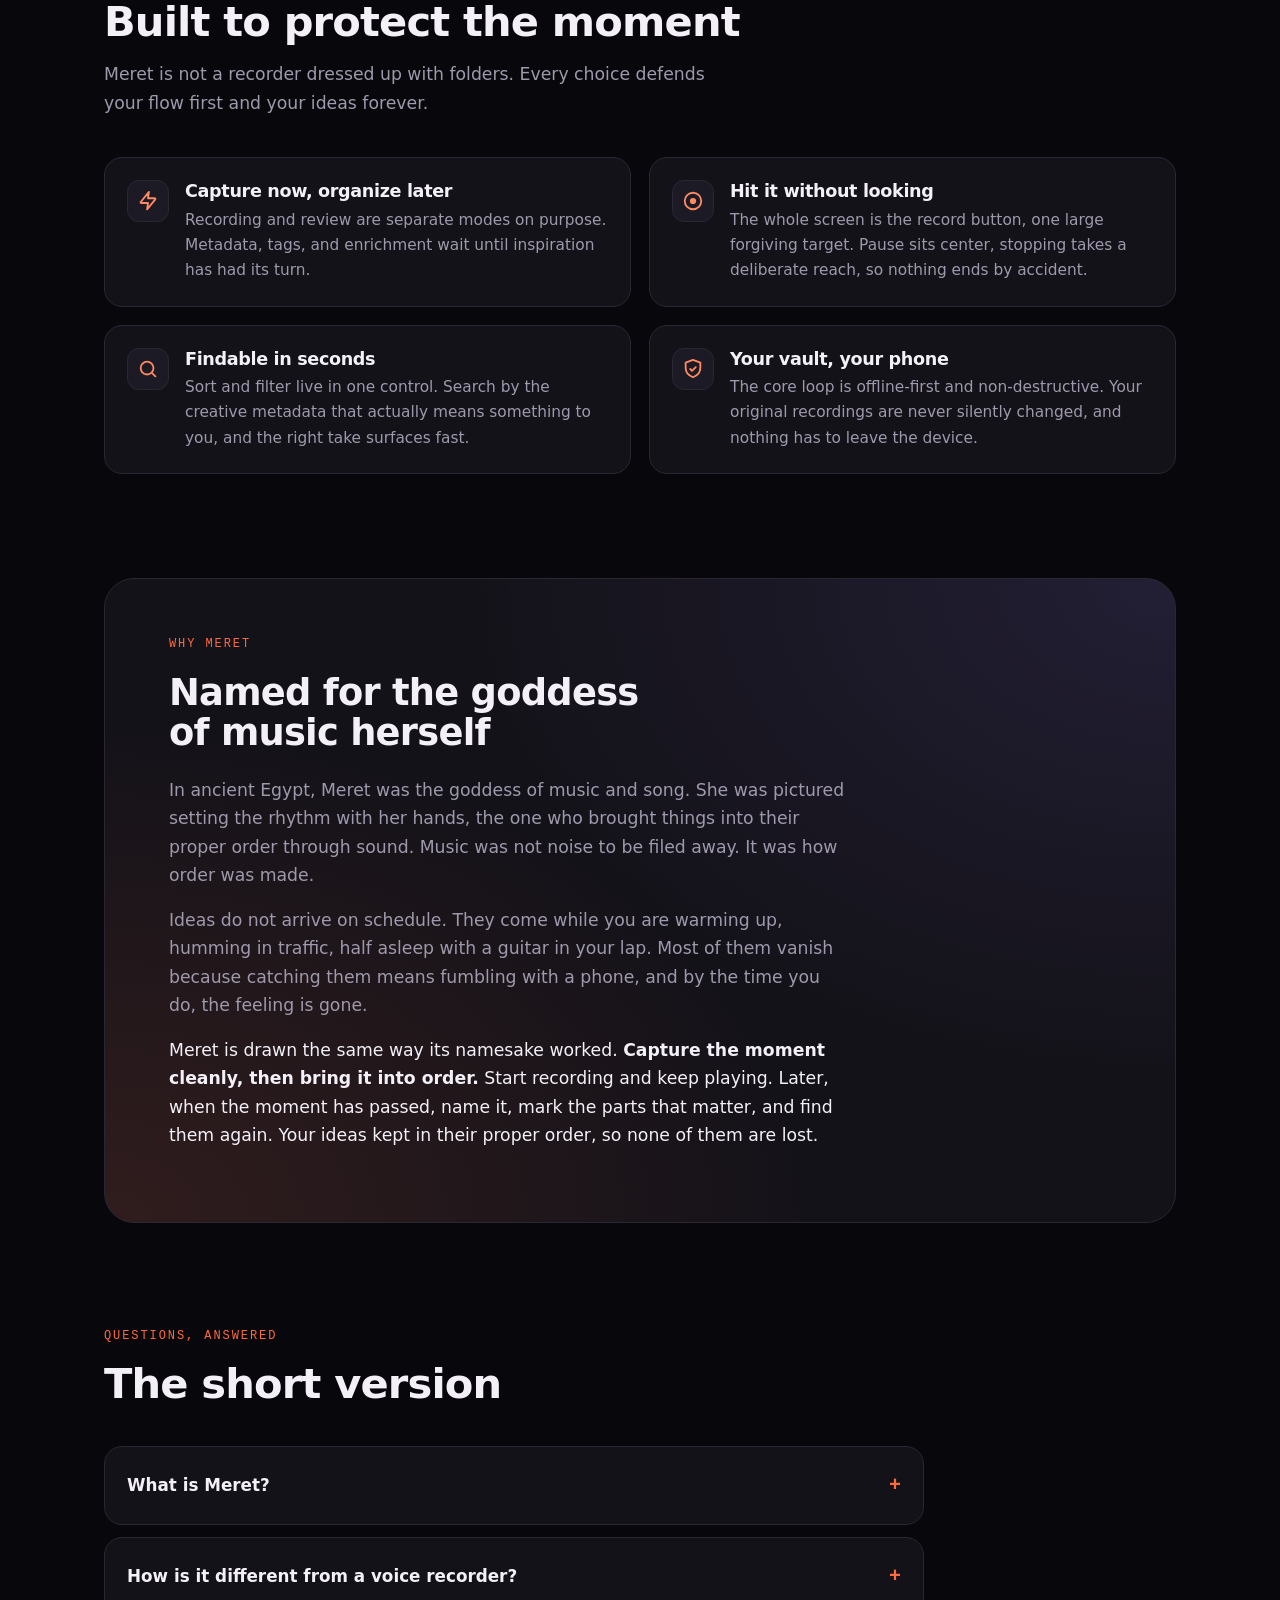
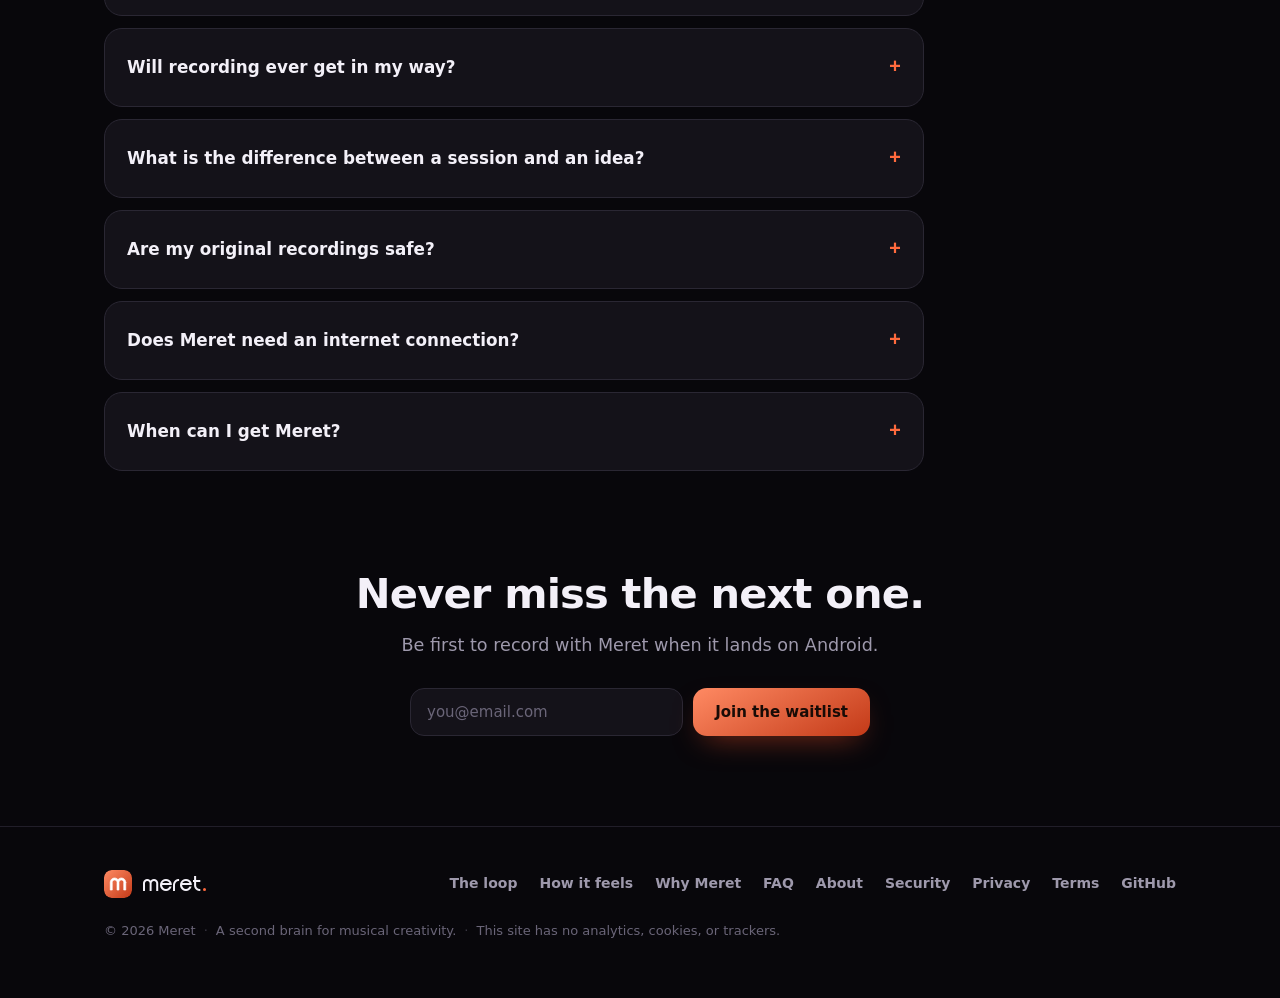
==== commit 74bb437d: "Rebuild the hero phone as the app's live Recording screen Replace the approximate Capture mock with " ====
--- a/index.html
+++ b/index.html
@@ -177,26 +177,50 @@
           <div class="device">
             <div class="screen">
               <div class="statusbar">
-                <span class="brandrow"><span class="wordmark">meret<span class="dot"></span></span></span>
                 <span>9:41</span>
+                <span class="dots"><i></i><i></i><i></i><span class="bat"></span></span>
               </div>
-              <div class="rec-face">
-                <span class="rec-tag"><span class="d"></span> Recording</span>
-                <span class="rec-timer">01:24</span>
-                <div class="wave">
-                  <span style="animation-delay:-0.9s"></span><span style="animation-delay:-0.2s"></span>
-                  <span style="animation-delay:-0.6s"></span><span style="animation-delay:-1.0s"></span>
-                  <span style="animation-delay:-0.35s"></span><span style="animation-delay:-0.75s"></span>
-                  <span style="animation-delay:-0.15s"></span><span style="animation-delay:-0.5s"></span>
-                  <span style="animation-delay:-0.95s"></span><span style="animation-delay:-0.3s"></span>
-                  <span style="animation-delay:-0.7s"></span><span style="animation-delay:-0.1s"></span>
-                  <span style="animation-delay:-0.55s"></span><span style="animation-delay:-0.85s"></span>
-                  <span style="animation-delay:-0.25s"></span><span style="animation-delay:-0.65s"></span>
+              <div class="app">
+                <div class="appbar"><span class="title">Recording</span></div>
+                <div class="body">
+                  <div class="rec-live">
+                    <div class="rec-top">
+                      <span class="rec-dot"><b></b> <span class="rec-status">Capturing</span></span>
+                      <span class="rec-timer">00:00</span>
+                      <div class="rec-wave">
+                        <div class="rec-wave-track">
+                        <!-- copy 1 -->
+                        <i style="height:29.8%"></i><i style="height:42.2%"></i><i style="height:46.7%"></i><i style="height:43.7%"></i><i style="height:44.0%"></i><i style="height:52.8%"></i><i style="height:60.3%"></i><i style="height:54.9%"></i><i style="height:42.4%"></i><i style="height:40.9%"></i>
+                        <i style="height:56.6%"></i><i style="height:74.0%"></i><i style="height:76.7%"></i><i style="height:70.7%"></i><i style="height:75.3%"></i><i style="height:93.2%"></i><i style="height:100%"></i><i style="height:91.7%"></i><i style="height:69.1%"></i><i style="height:61.8%"></i>
+                        <i style="height:74.1%"></i><i style="height:84.6%"></i><i style="height:78.0%"></i><i style="height:67.4%"></i><i style="height:75.1%"></i><i style="height:98.8%"></i><i style="height:100%"></i><i style="height:100%"></i><i style="height:80.7%"></i><i style="height:74.3%"></i>
+                        <i style="height:81.6%"></i><i style="height:81.5%"></i><i style="height:65.0%"></i><i style="height:48.8%"></i><i style="height:52.1%"></i><i style="height:69.3%"></i><i style="height:78.5%"></i><i style="height:70.6%"></i><i style="height:59.0%"></i><i style="height:58.1%"></i>
+                        <i style="height:62.9%"></i><i style="height:58.7%"></i><i style="height:43.1%"></i><i style="height:29.1%"></i><i style="height:26.8%"></i><i style="height:31.2%"></i>
+                        <!-- copy 2 (identical, for a seamless loop) -->
+                        <i style="height:29.8%"></i><i style="height:42.2%"></i><i style="height:46.7%"></i><i style="height:43.7%"></i><i style="height:44.0%"></i><i style="height:52.8%"></i><i style="height:60.3%"></i><i style="height:54.9%"></i><i style="height:42.4%"></i><i style="height:40.9%"></i>
+                        <i style="height:56.6%"></i><i style="height:74.0%"></i><i style="height:76.7%"></i><i style="height:70.7%"></i><i style="height:75.3%"></i><i style="height:93.2%"></i><i style="height:100%"></i><i style="height:91.7%"></i><i style="height:69.1%"></i><i style="height:61.8%"></i>
+                        <i style="height:74.1%"></i><i style="height:84.6%"></i><i style="height:78.0%"></i><i style="height:67.4%"></i><i style="height:75.1%"></i><i style="height:98.8%"></i><i style="height:100%"></i><i style="height:100%"></i><i style="height:80.7%"></i><i style="height:74.3%"></i>
+                        <i style="height:81.6%"></i><i style="height:81.5%"></i><i style="height:65.0%"></i><i style="height:48.8%"></i><i style="height:52.1%"></i><i style="height:69.3%"></i><i style="height:78.5%"></i><i style="height:70.6%"></i><i style="height:59.0%"></i><i style="height:58.1%"></i>
+                        <i style="height:62.9%"></i><i style="height:58.7%"></i><i style="height:43.1%"></i><i style="height:29.1%"></i><i style="height:26.8%"></i><i style="height:31.2%"></i>
+                        </div>
+                      </div>
+                    </div>
+                    <div class="rec-controls">
+                      <div class="rcwrap">
+                        <div class="rc"><svg viewBox="0 0 24 24"><rect x="6" y="6" width="12" height="12" rx="3" fill="currentColor"/></svg></div>
+                        <span>Stop</span>
+                      </div>
+                      <div class="rcwrap center">
+                        <div class="rc big"><svg viewBox="0 0 24 24"><rect x="7" y="5" width="3.6" height="14" rx="1.3" fill="currentColor"/><rect x="13.4" y="5" width="3.6" height="14" rx="1.3" fill="currentColor"/></svg></div>
+                        <span>Pause</span>
+                      </div>
+                      <div class="rcwrap" style="visibility:hidden">
+                        <div class="rc"></div>
+                        <span>Flag</span>
+                      </div>
+                    </div>
+                  </div>
                 </div>
-                <div class="rec-cta">
-                  <div class="rec-disc"><span class="square"></span></div>
-                </div>
-                <span class="rec-hint">The whole screen is the button</span>
+                <div class="home-indicator"></div>
               </div>
             </div>
           </div>
--- a/assets/styles.css
+++ b/assets/styles.css
@@ -191,62 +191,83 @@
 .note { color: var(--faint); font-size: 13.5px; margin: 2px 0 0; display: flex; align-items: center; gap: 7px; }
 .note svg { width: 15px; height: 15px; flex: none; color: var(--good); }
 
-/* ---- The phone: an artistic mock of the Capture screen, built from the app's own tokens ---- */
+/* ---- The phone: a faithful mock of the app's live Recording screen.
+   Structure and tokens are ported from docs/design/design.html (the "Capture, live"
+   screen): Pause is the big center control, Stop reaches to the side, and the third
+   slot is held for the planned Flag control. The waveform is animated for a live feel. */
 .stage { justify-self: center; position: relative; }
 .device {
   width: min(320px, 82vw);
-  border-radius: 44px; padding: 11px;
+  border-radius: 46px; padding: 11px;
   background: linear-gradient(160deg, #211E29, #0d0c11);
   border: 1px solid #322E3C;
   box-shadow: 0 1px 0 rgba(255,255,255,0.05) inset, 0 46px 90px -34px rgba(0,0,0,0.92), 0 0 0 1px rgba(0,0,0,0.4);
 }
 .screen {
-  position: relative; border-radius: 34px; overflow: hidden;
+  position: relative; border-radius: 36px; overflow: hidden;
   background: var(--ink); aspect-ratio: 320 / 690; display: flex; flex-direction: column;
 }
-.statusbar {
+/* status bar */
+.screen .statusbar {
   display: flex; align-items: center; justify-content: space-between;
-  padding: 16px 22px 4px; font-family: var(--mono); font-size: 12px; color: var(--muted); flex: 0 0 auto;
-}
-.statusbar .brandrow { display: inline-flex; align-items: baseline; }
-.statusbar .wordmark { font-size: 15px; }
-.rec-face { flex: 1 1 auto; display: flex; flex-direction: column; align-items: center; justify-content: center; gap: 22px; padding: 0 24px; position: relative; }
-.rec-tag {
-  display: inline-flex; align-items: center; gap: 8px;
-  font-family: var(--mono); font-size: 11px; letter-spacing: 0.18em; text-transform: uppercase; color: var(--accent);
-}
-.rec-tag .d { width: 7px; height: 7px; border-radius: 50%; background: var(--accent); animation: blink 1.6s steps(1) infinite; }
+  padding: 14px 22px 6px; font-family: var(--mono); font-size: 12px; color: var(--muted); flex: 0 0 auto;
+}
+.screen .dots { display: flex; gap: 5px; align-items: center; }
+.screen .dots i { width: 5px; height: 5px; border-radius: 50%; background: var(--faint); display: inline-block; }
+.screen .bat { width: 22px; height: 11px; border: 1px solid var(--muted); border-radius: 3px; position: relative; }
+/* a partial green charge, matching the design's status bar battery */
+.screen .bat::after { content: ""; position: absolute; inset: 2px; right: 7px; background: var(--good); border-radius: 1px; }
+/* app shell and app bar */
+.screen .app { flex: 1; min-height: 0; display: flex; flex-direction: column; }
+.screen .appbar { padding: 8px 20px 4px; display: flex; align-items: center; gap: 10px; flex: 0 0 auto; }
+.screen .title { font-size: 22px; font-weight: 700; letter-spacing: -0.02em; color: var(--text); }
+.screen .body { flex: 1; min-height: 0; overflow: hidden; padding: 6px 18px 12px; display: flex; flex-direction: column; gap: 12px; }
+/* the live recording panel */
+.rec-live { flex: 1; display: flex; flex-direction: column; }
+.rec-top { flex: 1; display: flex; flex-direction: column; align-items: center; justify-content: center; gap: 18px; }
+.rec-dot { display: inline-flex; align-items: center; gap: 8px; font-family: var(--mono); font-size: 11px; letter-spacing: 0.18em; text-transform: uppercase; color: var(--accent); }
+.rec-dot b { width: 9px; height: 9px; border-radius: 50%; background: var(--accent); box-shadow: 0 0 0 5px var(--accent-weak); animation: blink 1.4s steps(1) infinite; }
+.rec-timer { font-family: var(--mono); font-size: 48px; letter-spacing: -0.02em; font-variant-numeric: tabular-nums; color: var(--text); }
 @keyframes blink { 50% { opacity: 0.25; } }
-.rec-timer { font-family: var(--mono); font-size: 46px; letter-spacing: -0.02em; font-variant-numeric: tabular-nums; color: var(--text); }
-
-/* the big coral record disc: the whole lower screen is the button */
-.rec-cta {
-  position: relative; width: 76%; padding: 60px 0; margin-top: 6px;
-  border-radius: 30px; display: grid; place-items: center;
-  background: radial-gradient(120% 120% at 50% 0%, rgba(255,138,99,0.16), rgba(255,106,61,0.04) 60%, transparent 75%);
-  border: 1px solid var(--accent-line);
-}
-.rec-disc {
-  width: 96px; height: 96px; border-radius: 50%;
-  background: linear-gradient(150deg, var(--accent-2), var(--accent-deep));
-  box-shadow: 0 18px 44px -14px rgba(226,75,37,0.7), 0 0 0 10px var(--accent-weak);
-  display: grid; place-items: center;
-}
-.rec-disc .square { width: 30px; height: 30px; border-radius: 8px; background: #fff; }
-.rec-hint { font-size: 12px; color: var(--faint); }
-
-/* live waveform */
-.wave { display: flex; align-items: center; justify-content: center; gap: 3px; height: 54px; width: 78%; }
-.wave span {
-  flex: 1 1 auto; max-width: 5px; border-radius: 3px;
-  background: linear-gradient(var(--accent-2), var(--accent));
-  animation: bar 1.1s ease-in-out infinite;
-}
-.wave span:nth-child(3n) { background: linear-gradient(var(--violet), #6f5cf0); }
-@keyframes bar { 0%, 100% { height: 18%; } 50% { height: 100%; } }
+/* the live waveform: a coral amplitude envelope with the app's exact bar heights (set
+   inline). To simulate an active recording it scrolls steadily left to right. The bar
+   sequence is duplicated into one track so the loop is seamless, and the two ends are
+   masked so bars fade in and out rather than popping at the edges. */
+.rec-wave {
+  height: 72px; width: 100%; overflow: hidden;
+  -webkit-mask-image: linear-gradient(90deg, transparent 0, #000 8%, #000 92%, transparent 100%);
+          mask-image: linear-gradient(90deg, transparent 0, #000 8%, #000 92%, transparent 100%);
+}
+.rec-wave-track {
+  display: flex; align-items: center; gap: 3px; height: 100%; width: max-content;
+  animation: recscroll 7s linear infinite;
+}
+.rec-wave-track i { flex: 0 0 auto; width: 3px; border-radius: 2px; background: var(--accent); }
+/* translate by half the track (one full copy) so copy 2 lands exactly where copy 1 began */
+@keyframes recscroll { from { transform: translateX(-50%); } to { transform: translateX(0); } }
+/* controls: Pause is the big center button, Stop reaches to the side, third slot held for Flag */
+.rec-controls { display: flex; align-items: flex-start; justify-content: center; gap: 30px; padding: 6px 0 4px; }
+.rcwrap { display: flex; flex-direction: column; align-items: center; gap: 8px; }
+.rcwrap span { font-family: var(--mono); font-size: 10px; letter-spacing: 0.12em; text-transform: uppercase; color: var(--faint); }
+.rcwrap.center span { color: var(--accent); }
+.rc { width: 56px; height: 56px; border-radius: 50%; display: grid; place-items: center; background: var(--surface-2); border: 1px solid var(--line); color: var(--text); }
+.rc svg { width: 24px; height: 24px; }
+.rc.big { width: 84px; height: 84px; background: var(--accent); color: #180b06; border: none; box-shadow: 0 18px 44px -16px rgba(255,106,61,0.75); }
+.rc.big svg { width: 30px; height: 30px; }
+/* the Pause control is clickable: it toggles the preview between recording and paused */
+.rcwrap.center .rc.big { cursor: pointer; transition: transform 0.12s ease; }
+.rcwrap.center .rc.big:active { transform: scale(0.95); }
+
+/* paused state: the status goes muted and still, the waveform holds, the timer freezes
+   (handled in JS), and the button becomes Resume (icon swapped in JS), mirroring the app */
+.is-paused .rec-dot { color: var(--muted); }
+.is-paused .rec-dot b { background: var(--muted); box-shadow: none; animation: none; }
+.is-paused .rec-wave-track { animation-play-state: paused; }
+/* home indicator */
+.home-indicator { flex: 0 0 auto; display: flex; justify-content: center; padding: 12px 0 14px; }
+.home-indicator::after { content: ""; width: 118px; height: 5px; border-radius: 3px; background: var(--surface-3); }
 @media (prefers-reduced-motion: reduce) {
-  .wave span, .rec-tag .d, .eyebrow .live { animation: none; }
-  .wave span { height: 55%; }
+  .rec-wave-track, .rec-dot b, .eyebrow .live { animation: none; }
 }
 
 /* Hero collapses to a single column on narrow screens, phone below the copy. */
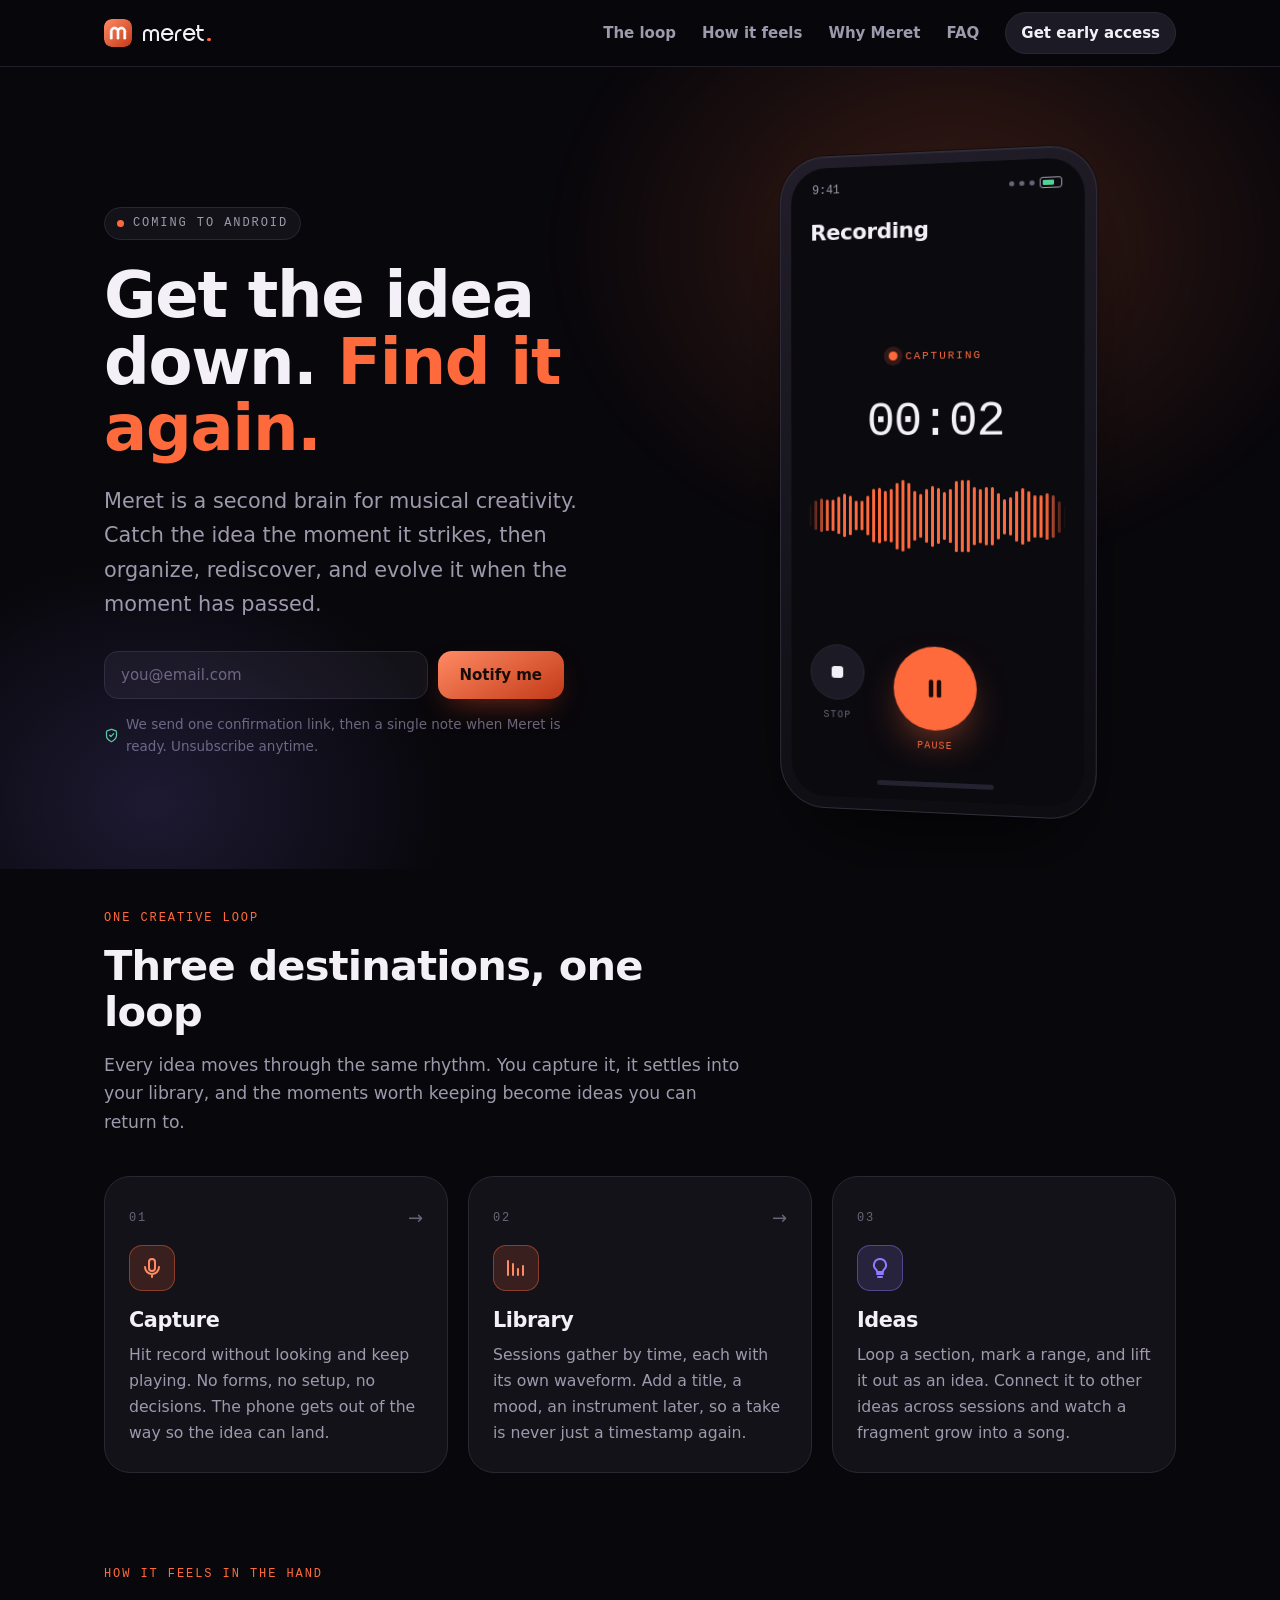
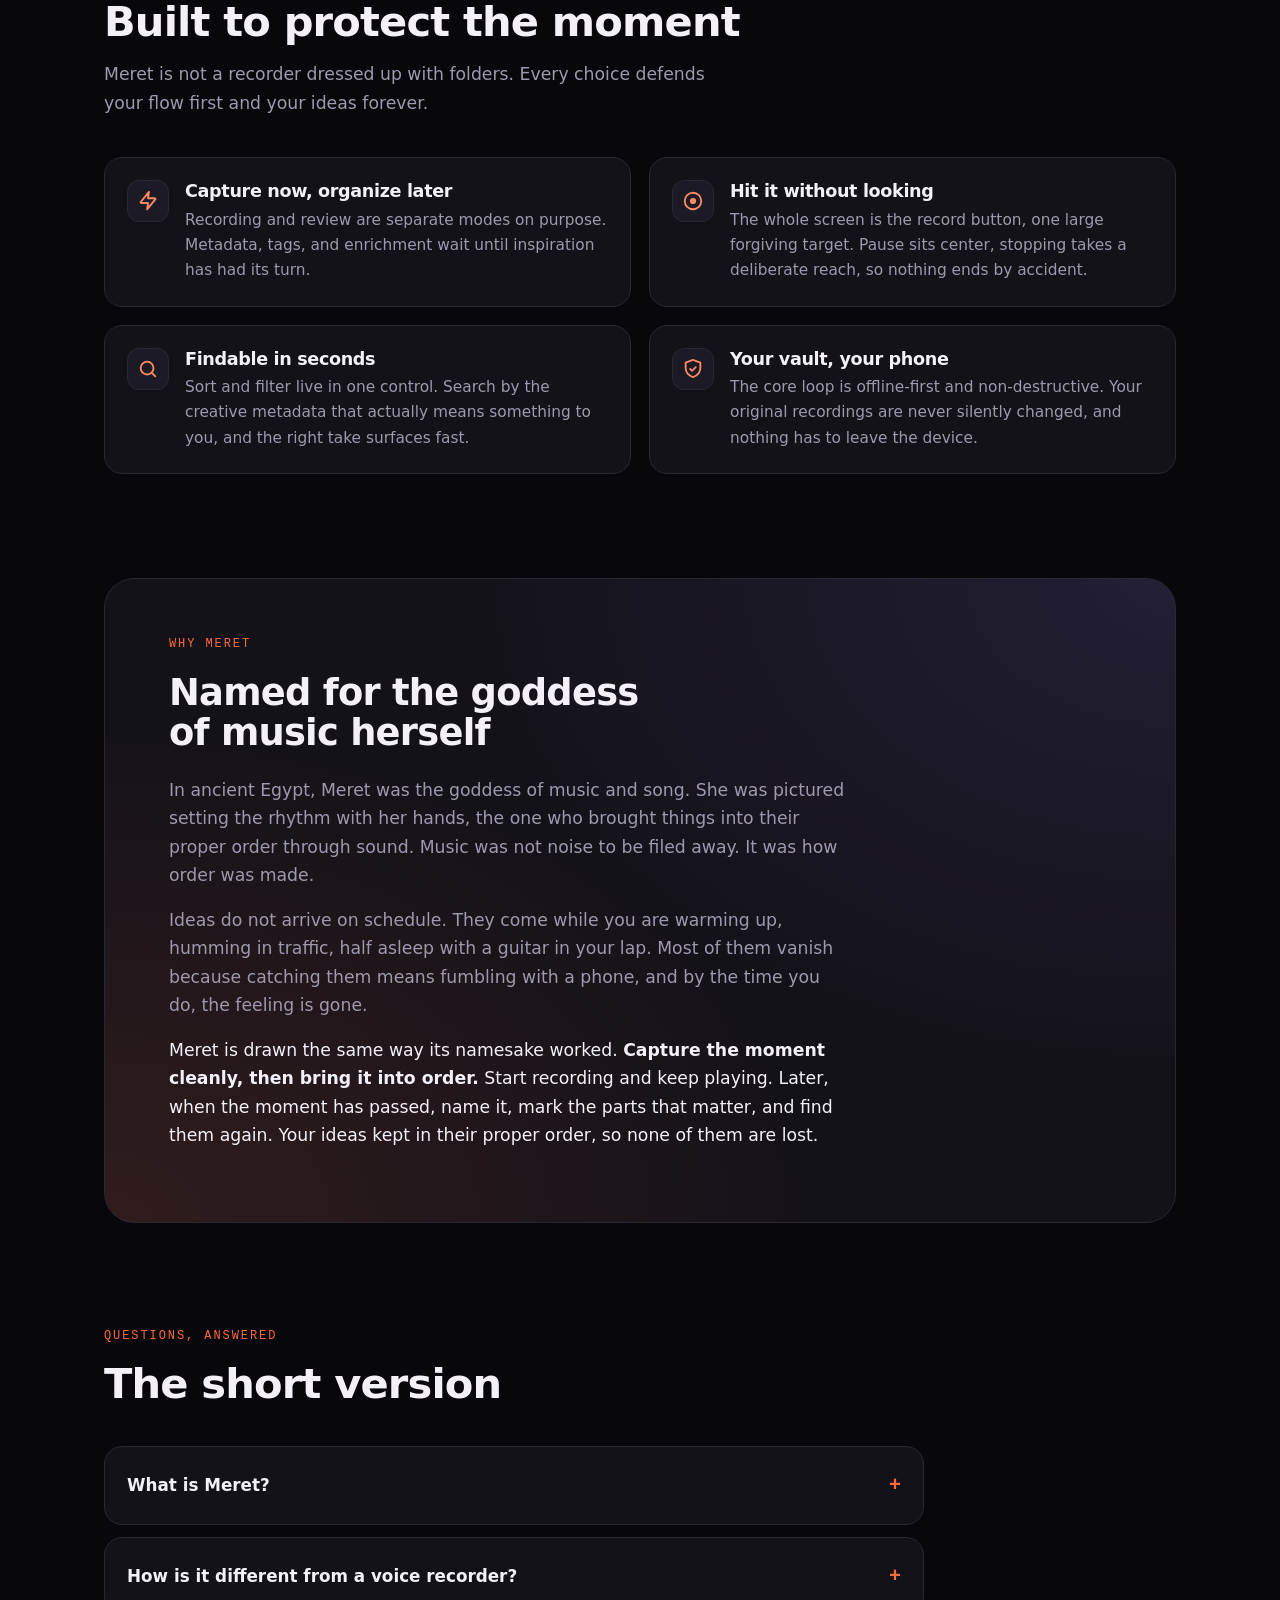
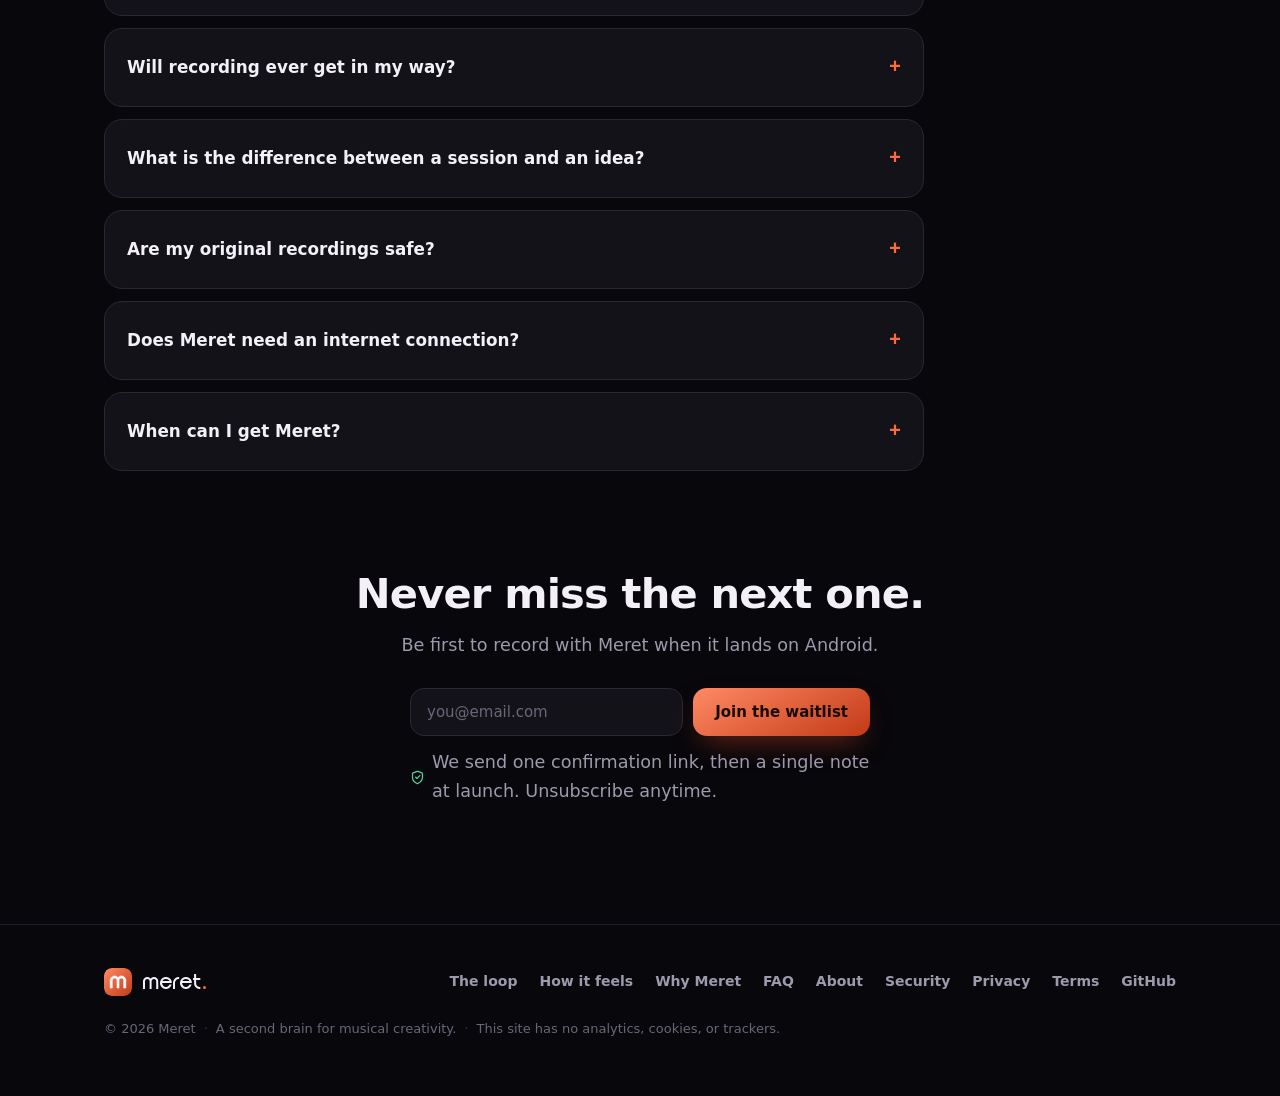
==== commit e2fc3e9b: "Wire the waitlist to Buttondown with the supported embed form Point both waitlist forms at the Butto" ====
--- a/index.html
+++ b/index.html
@@ -155,19 +155,20 @@
           <h1>Get the idea down. <span class="em">Find it again.</span></h1>
           <p class="lede">Meret is a second brain for musical creativity. Catch the idea the moment it strikes, then organize, rediscover, and evolve it when the moment has passed.</p>
 
-          <form class="cta" id="waitlist" action="mailto:hello@meretapp.com" method="post" enctype="text/plain" novalidate>
+          <form class="cta" id="waitlist" action="https://buttondown.com/api/emails/embed-subscribe/meret" method="post" target="popupwindow">
             <div class="waitlist">
               <label class="visually-hidden" for="email">Email address</label>
               <input id="email" name="email" type="email" inputmode="email" autocomplete="email" placeholder="you@email.com" required>
+              <input type="hidden" name="embed" value="1">
               <button class="btn" type="submit">Notify me</button>
             </div>
             <p class="note">
               <svg viewBox="0 0 24 24" fill="none" aria-hidden="true"><path d="M9 11.5L11 13.5L15.5 9M20 12c0 4.9-5.35 8.48-7.3 9.61-.22.13-.33.19-.49.23-.12.03-.3.03-.42 0-.16-.04-.27-.1-.49-.23C8.85 20.48 4 16.9 4 12V7.22c0-.8 0-1.2.13-1.54.11-.31.3-.58.54-.8.28-.24.65-.38 1.4-.66l5.36-2.01c.21-.08.31-.12.42-.13.09-.02.19-.02.28 0 .1.01.21.05.42.13l5.36 2.01c.75.28 1.12.42 1.4.66.24.22.43.49.54.8.13.34.13.74.13 1.54V12Z" stroke="currentColor" stroke-width="2" stroke-linecap="round" stroke-linejoin="round"/></svg>
-              No spam. One note when it is ready, then nothing.
+              We send one confirmation link, then a single note when Meret is ready. Unsubscribe anytime.
             </p>
             <p class="form-done" id="done" role="status">
               <svg viewBox="0 0 24 24" fill="none" aria-hidden="true"><path d="M20 6 9 17l-5-5" stroke="currentColor" stroke-width="2.4" stroke-linecap="round" stroke-linejoin="round"/></svg>
-              You are on the list. We will be in touch.
+              Almost there. Check your email to confirm your spot.
             </p>
           </form>
         </div>
@@ -366,15 +367,20 @@
       <div class="wrap">
         <h2>Never miss the next one.</h2>
         <p>Be first to record with Meret when it lands on Android.</p>
-        <form class="cta" action="mailto:hello@meretapp.com" method="post" enctype="text/plain" novalidate>
+        <form class="cta" action="https://buttondown.com/api/emails/embed-subscribe/meret" method="post" target="popupwindow">
           <div class="waitlist">
             <label class="visually-hidden" for="email2">Email address</label>
             <input id="email2" name="email" type="email" inputmode="email" autocomplete="email" placeholder="you@email.com" required>
+            <input type="hidden" name="embed" value="1">
             <button class="btn" type="submit">Join the waitlist</button>
           </div>
+          <p class="note note-center">
+            <svg viewBox="0 0 24 24" fill="none" aria-hidden="true"><path d="M9 11.5L11 13.5L15.5 9M20 12c0 4.9-5.35 8.48-7.3 9.61-.22.13-.33.19-.49.23-.12.03-.3.03-.42 0-.16-.04-.27-.1-.49-.23C8.85 20.48 4 16.9 4 12V7.22c0-.8 0-1.2.13-1.54.11-.31.3-.58.54-.8.28-.24.65-.38 1.4-.66l5.36-2.01c.21-.08.31-.12.42-.13.09-.02.19-.02.28 0 .1.01.21.05.42.13l5.36 2.01c.75.28 1.12.42 1.4.66.24.22.43.49.54.8.13.34.13.74.13 1.54V12Z" stroke="currentColor" stroke-width="2" stroke-linecap="round" stroke-linejoin="round"/></svg>
+            We send one confirmation link, then a single note at launch. Unsubscribe anytime.
+          </p>
           <p class="form-done" role="status">
             <svg viewBox="0 0 24 24" fill="none" aria-hidden="true"><path d="M20 6 9 17l-5-5" stroke="currentColor" stroke-width="2.4" stroke-linecap="round" stroke-linejoin="round"/></svg>
-            You are on the list. We will be in touch.
+            Almost there. Check your email to confirm your spot.
           </p>
         </form>
       </div>
--- a/assets/styles.css
+++ b/assets/styles.css
@@ -130,15 +130,15 @@
    to the waitlist form inside the hero and blocks scrolling until a page refresh. */
 .hero { position: relative; padding: 84px 0 56px; overflow: clip; }
 .hero::before {
-  content: ""; position: absolute; inset: -20% -10% auto auto;
-  width: 780px; height: 620px; pointer-events: none;
-  background: radial-gradient(closest-side, rgba(255,106,61,0.20), rgba(255,106,61,0) 70%);
-  filter: blur(6px);
+  content: ""; position: absolute; inset: -34% -18% auto auto;
+  width: 1120px; height: 900px; pointer-events: none;
+  background: radial-gradient(closest-side, rgba(255,106,61,0.20), rgba(255,106,61,0.07) 45%, rgba(255,106,61,0) 72%);
+  filter: blur(8px);
 }
 .hero::after {
-  content: ""; position: absolute; inset: auto auto -30% -15%;
-  width: 620px; height: 520px; pointer-events: none;
-  background: radial-gradient(closest-side, rgba(142,123,255,0.16), rgba(142,123,255,0) 70%);
+  content: ""; position: absolute; inset: auto auto -34% -20%;
+  width: 820px; height: 680px; pointer-events: none;
+  background: radial-gradient(closest-side, rgba(142,123,255,0.16), rgba(142,123,255,0) 72%);
 }
 .hero .wrap { position: relative; display: grid; grid-template-columns: 1.05fr 0.95fr; gap: 56px; align-items: center; }
 
@@ -189,19 +189,34 @@
 .btn:hover { transform: translateY(-1px); box-shadow: 0 16px 34px -12px rgba(226,75,37,0.7); }
 .btn:active { transform: translateY(0); }
 .note { color: var(--faint); font-size: 13.5px; margin: 2px 0 0; display: flex; align-items: center; gap: 7px; }
+.note.note-center { justify-content: center; text-align: left; }
 .note svg { width: 15px; height: 15px; flex: none; color: var(--good); }
 
 /* ---- The phone: a faithful mock of the app's live Recording screen.
    Structure and tokens are ported from docs/design/design.html (the "Capture, live"
    screen): Pause is the big center control, Stop reaches to the side, and the third
    slot is held for the planned Flag control. The waveform is animated for a live feel. */
-.stage { justify-self: center; position: relative; }
+/* perspective on the stage lets the device tilt in 3D as the page scrolls (driven in JS).
+   A closer perspective makes the tilt read clearly rather than looking flat. */
+.stage { justify-self: center; position: relative; perspective: 1000px; }
 .device {
   width: min(320px, 82vw);
   border-radius: 46px; padding: 11px;
   background: linear-gradient(160deg, #211E29, #0d0c11);
   border: 1px solid #322E3C;
   box-shadow: 0 1px 0 rgba(255,255,255,0.05) inset, 0 46px 90px -34px rgba(0,0,0,0.92), 0 0 0 1px rgba(0,0,0,0.4);
+  transform: translateY(var(--phoneY, 0px)) rotateX(var(--tiltX, 0deg)) rotateY(var(--tiltY, 0deg));
+  transform-style: preserve-3d;
+  will-change: transform;
+}
+/* The phone's real thickness: a short stack of rounded slabs sitting behind the front
+   face, each pushed a little further back in Z. Because every slab is the same rounded
+   rectangle as the phone, the stacked edges form a solid rounded side that follows the
+   corners, so the device reads as a real object when it tilts. The slabs are built and
+   coloured in site.js and are invisible head-on (the front face covers them). */
+.device .device-slab {
+  position: absolute; inset: 0; border-radius: 46px;
+  backface-visibility: hidden; pointer-events: none;
 }
 .screen {
   position: relative; border-radius: 36px; overflow: hidden;
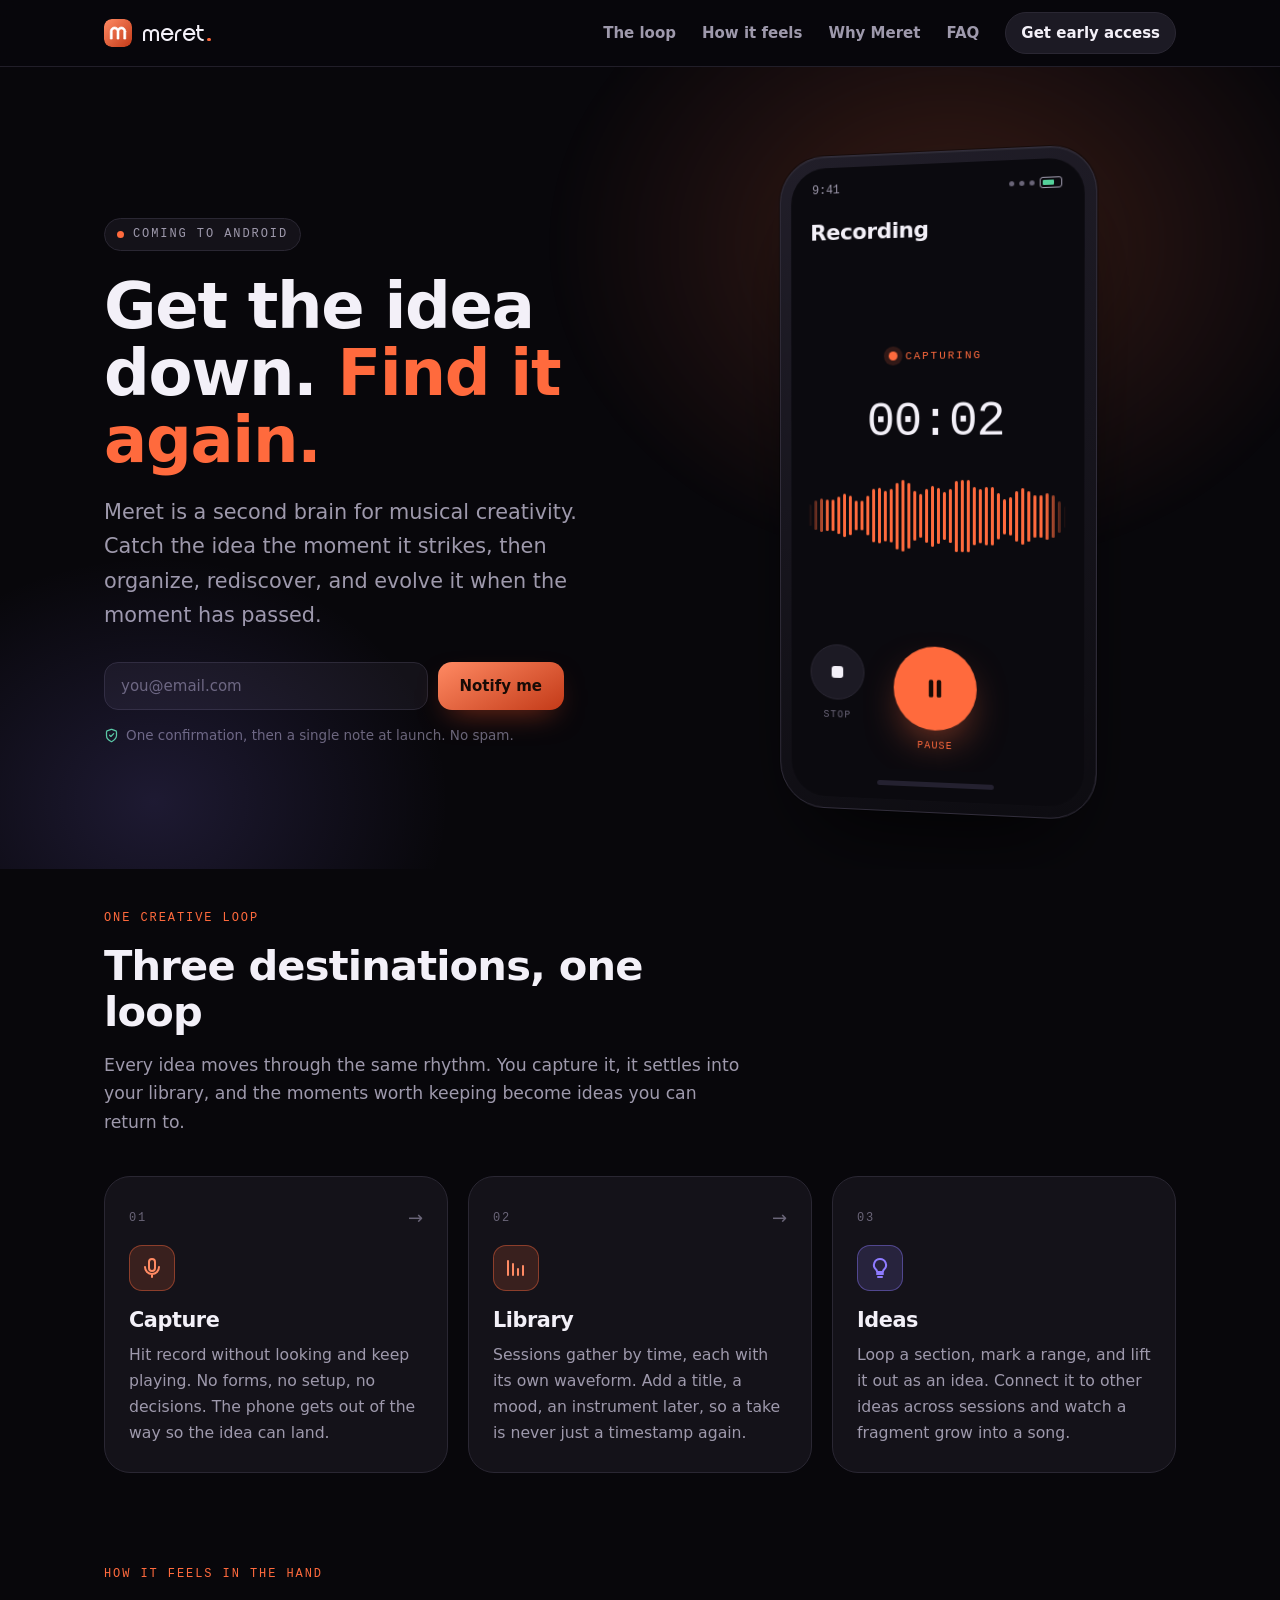
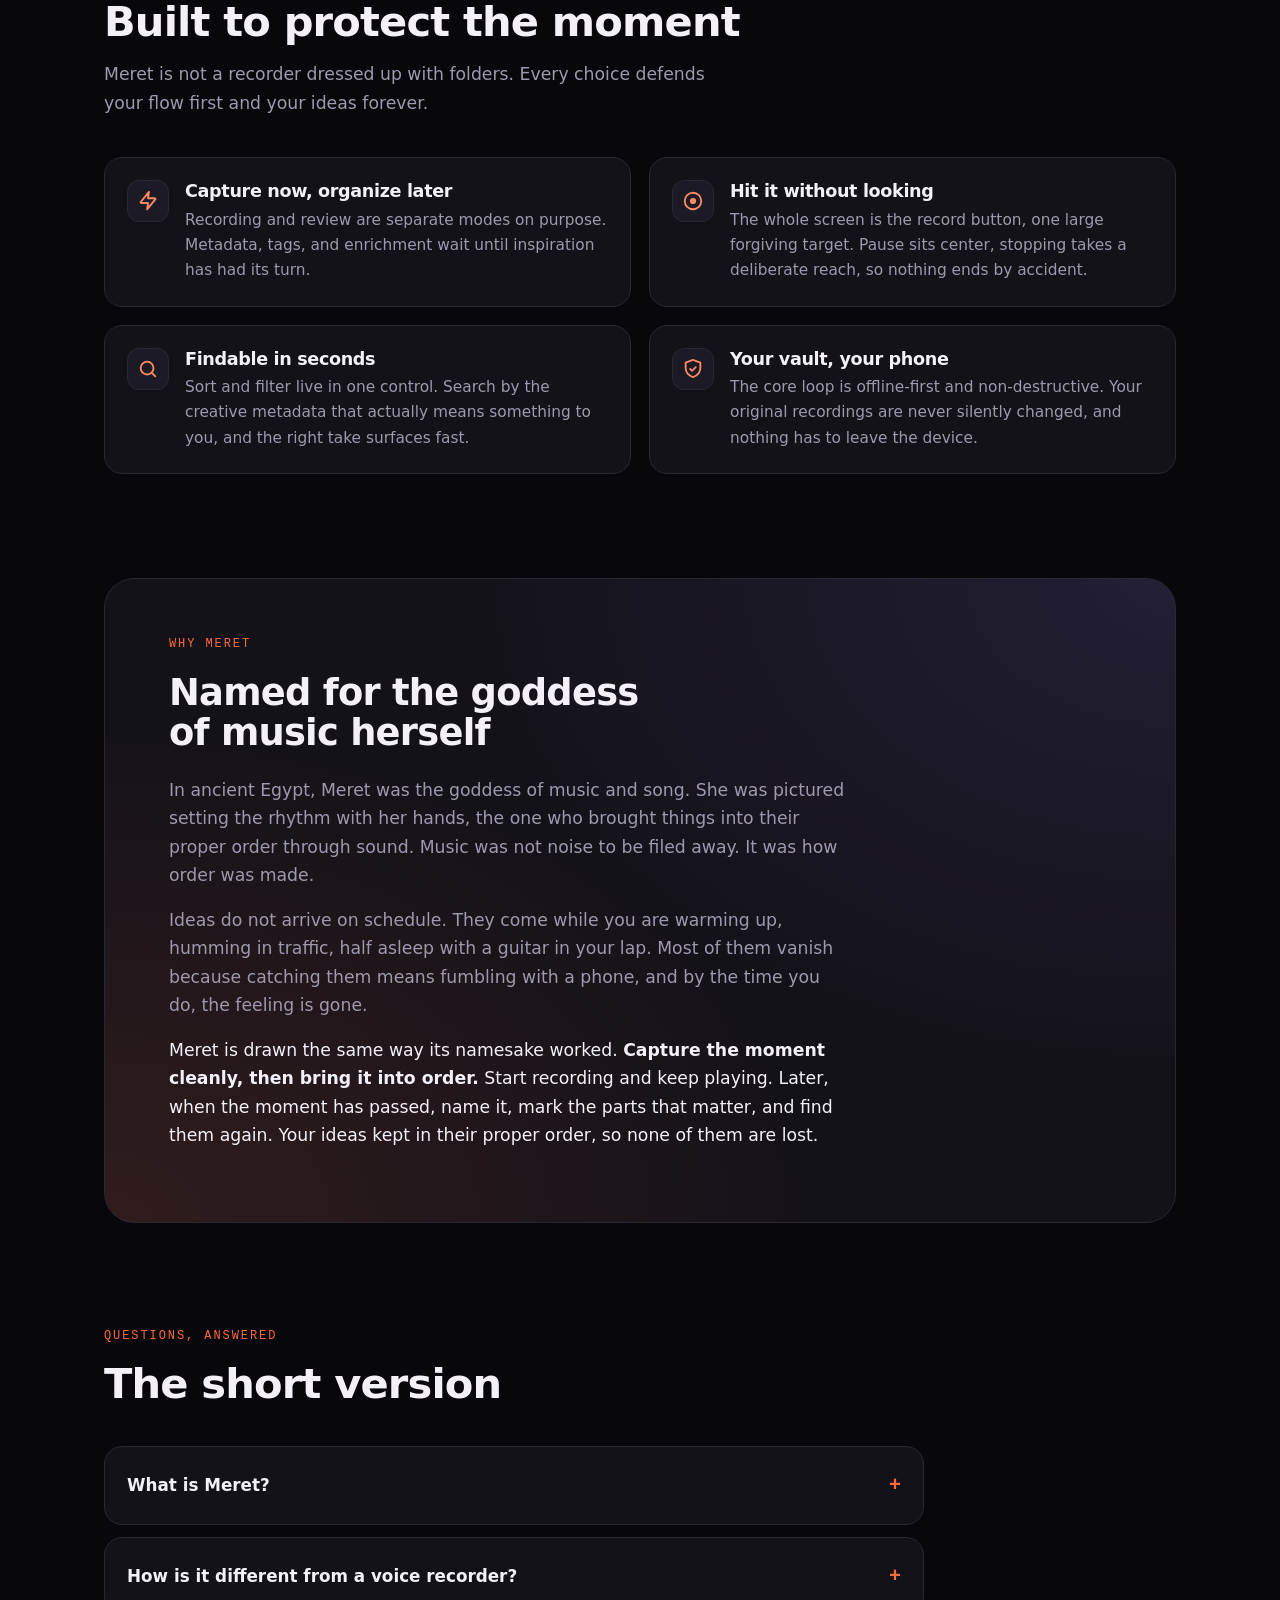
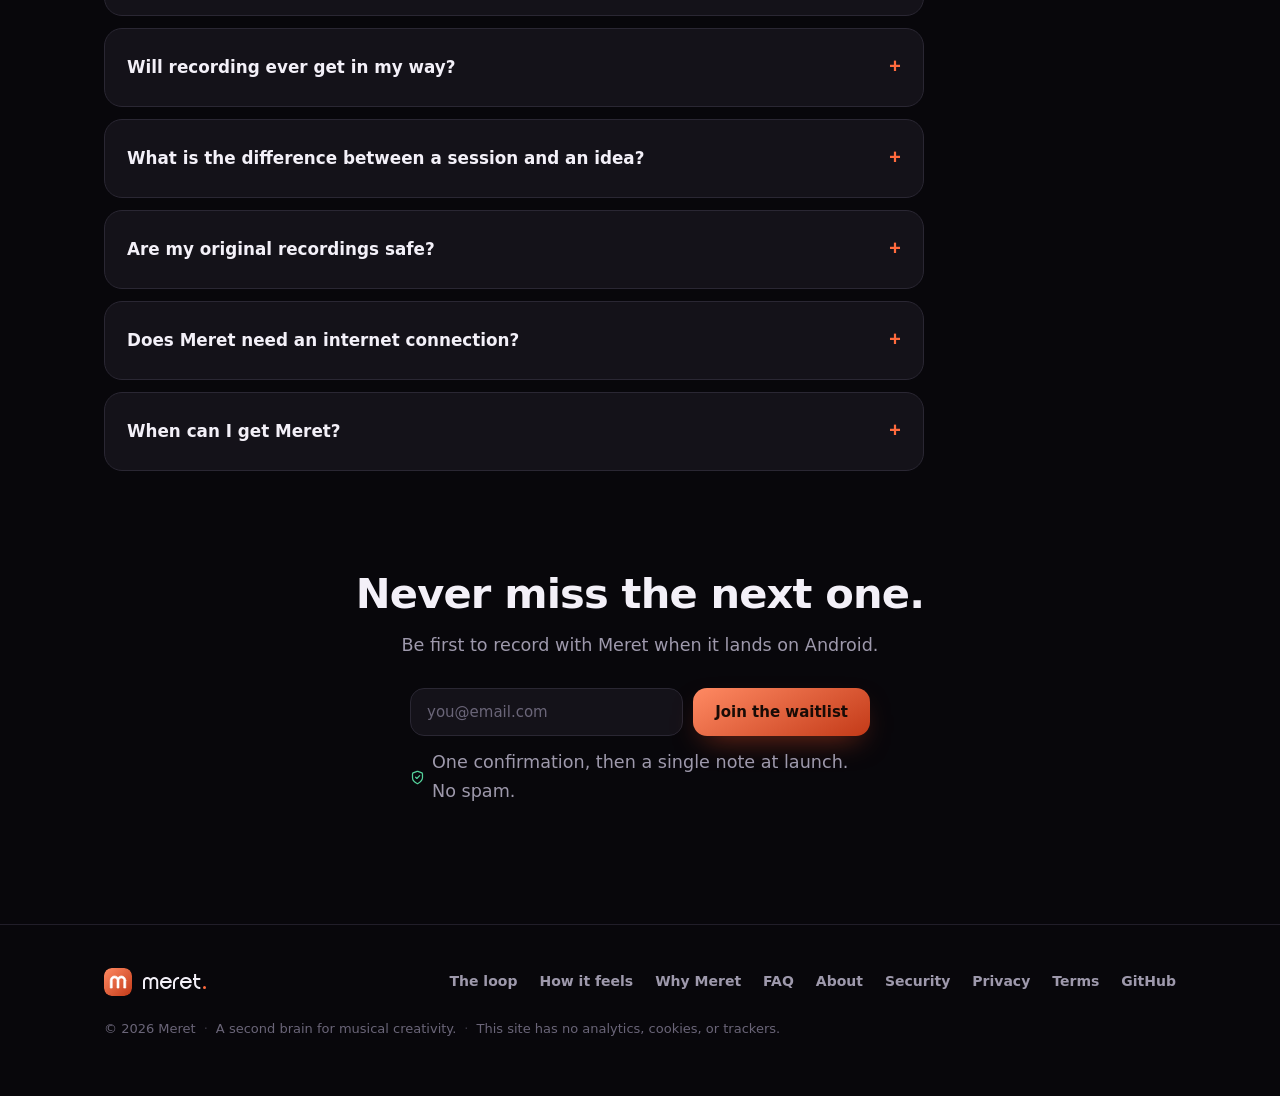
==== commit 984db4ac: "Tighten the waitlist consent line to one line Shorten the note under both waitlist buttons to "One c" ====
--- a/index.html
+++ b/index.html
@@ -155,7 +155,7 @@
           <h1>Get the idea down. <span class="em">Find it again.</span></h1>
           <p class="lede">Meret is a second brain for musical creativity. Catch the idea the moment it strikes, then organize, rediscover, and evolve it when the moment has passed.</p>
 
-          <form class="cta" id="waitlist" action="https://buttondown.com/api/emails/embed-subscribe/meret" method="post" target="popupwindow">
+          <form class="cta" id="waitlist" action="https://buttondown.com/api/emails/embed-subscribe/meret" method="post" target="bd-sink">
             <div class="waitlist">
               <label class="visually-hidden" for="email">Email address</label>
               <input id="email" name="email" type="email" inputmode="email" autocomplete="email" placeholder="you@email.com" required>
@@ -164,7 +164,7 @@
             </div>
             <p class="note">
               <svg viewBox="0 0 24 24" fill="none" aria-hidden="true"><path d="M9 11.5L11 13.5L15.5 9M20 12c0 4.9-5.35 8.48-7.3 9.61-.22.13-.33.19-.49.23-.12.03-.3.03-.42 0-.16-.04-.27-.1-.49-.23C8.85 20.48 4 16.9 4 12V7.22c0-.8 0-1.2.13-1.54.11-.31.3-.58.54-.8.28-.24.65-.38 1.4-.66l5.36-2.01c.21-.08.31-.12.42-.13.09-.02.19-.02.28 0 .1.01.21.05.42.13l5.36 2.01c.75.28 1.12.42 1.4.66.24.22.43.49.54.8.13.34.13.74.13 1.54V12Z" stroke="currentColor" stroke-width="2" stroke-linecap="round" stroke-linejoin="round"/></svg>
-              We send one confirmation link, then a single note when Meret is ready. Unsubscribe anytime.
+              One confirmation, then a single note at launch. No spam.
             </p>
             <p class="form-done" id="done" role="status">
               <svg viewBox="0 0 24 24" fill="none" aria-hidden="true"><path d="M20 6 9 17l-5-5" stroke="currentColor" stroke-width="2.4" stroke-linecap="round" stroke-linejoin="round"/></svg>
@@ -367,7 +367,7 @@
       <div class="wrap">
         <h2>Never miss the next one.</h2>
         <p>Be first to record with Meret when it lands on Android.</p>
-        <form class="cta" action="https://buttondown.com/api/emails/embed-subscribe/meret" method="post" target="popupwindow">
+        <form class="cta" action="https://buttondown.com/api/emails/embed-subscribe/meret" method="post" target="bd-sink">
           <div class="waitlist">
             <label class="visually-hidden" for="email2">Email address</label>
             <input id="email2" name="email" type="email" inputmode="email" autocomplete="email" placeholder="you@email.com" required>
@@ -376,7 +376,7 @@
           </div>
           <p class="note note-center">
             <svg viewBox="0 0 24 24" fill="none" aria-hidden="true"><path d="M9 11.5L11 13.5L15.5 9M20 12c0 4.9-5.35 8.48-7.3 9.61-.22.13-.33.19-.49.23-.12.03-.3.03-.42 0-.16-.04-.27-.1-.49-.23C8.85 20.48 4 16.9 4 12V7.22c0-.8 0-1.2.13-1.54.11-.31.3-.58.54-.8.28-.24.65-.38 1.4-.66l5.36-2.01c.21-.08.31-.12.42-.13.09-.02.19-.02.28 0 .1.01.21.05.42.13l5.36 2.01c.75.28 1.12.42 1.4.66.24.22.43.49.54.8.13.34.13.74.13 1.54V12Z" stroke="currentColor" stroke-width="2" stroke-linecap="round" stroke-linejoin="round"/></svg>
-            We send one confirmation link, then a single note at launch. Unsubscribe anytime.
+            One confirmation, then a single note at launch. No spam.
           </p>
           <p class="form-done" role="status">
             <svg viewBox="0 0 24 24" fill="none" aria-hidden="true"><path d="M20 6 9 17l-5-5" stroke="currentColor" stroke-width="2.4" stroke-linecap="round" stroke-linejoin="round"/></svg>
@@ -416,6 +416,11 @@
     </div>
   </footer>
 
+  <!-- Hidden sink for the waitlist form submissions. Both forms target this iframe, so the
+       native POST to Buttondown happens without ever leaving the page. -->
+  <iframe name="bd-sink" title="Waitlist subscription" aria-hidden="true" tabindex="-1"
+          style="position:absolute; width:0; height:0; border:0; overflow:hidden; left:-9999px"></iframe>
+
   <script src="/assets/site.js" defer></script>
 </body>
 </html>
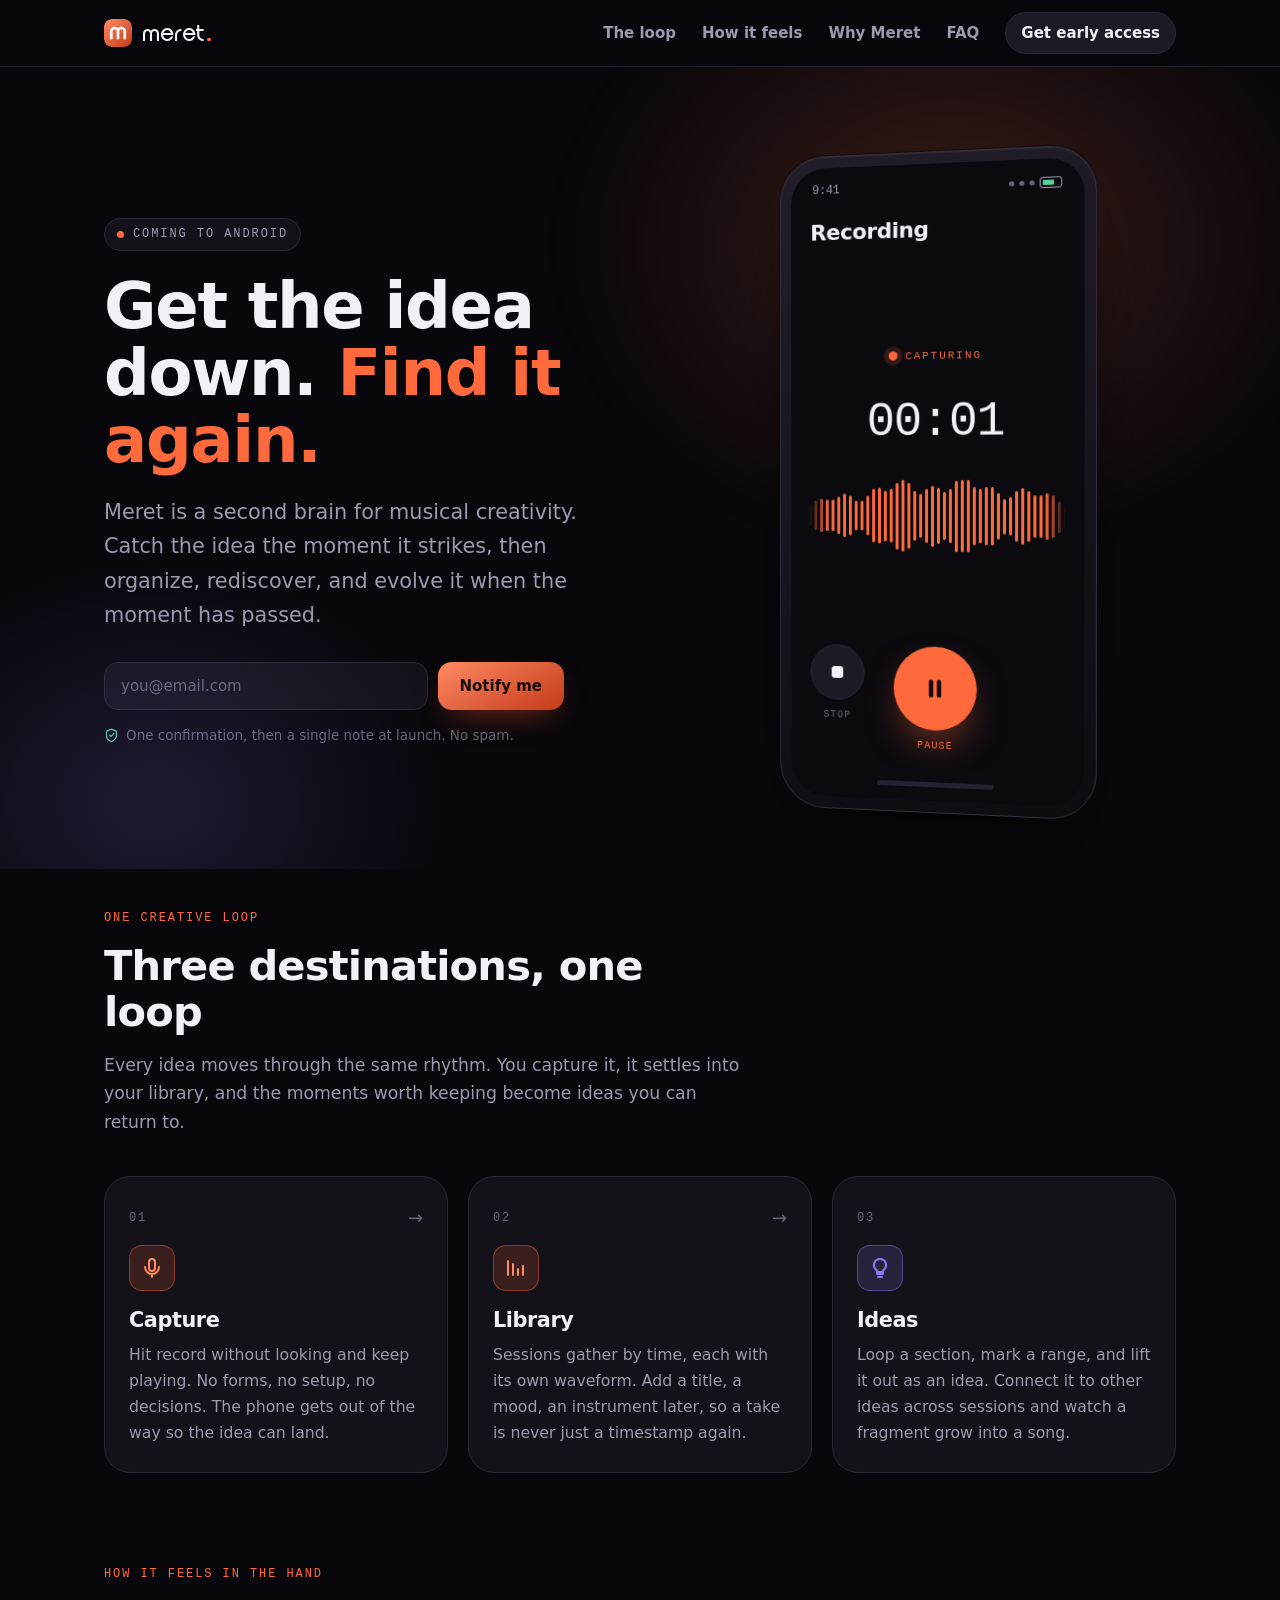
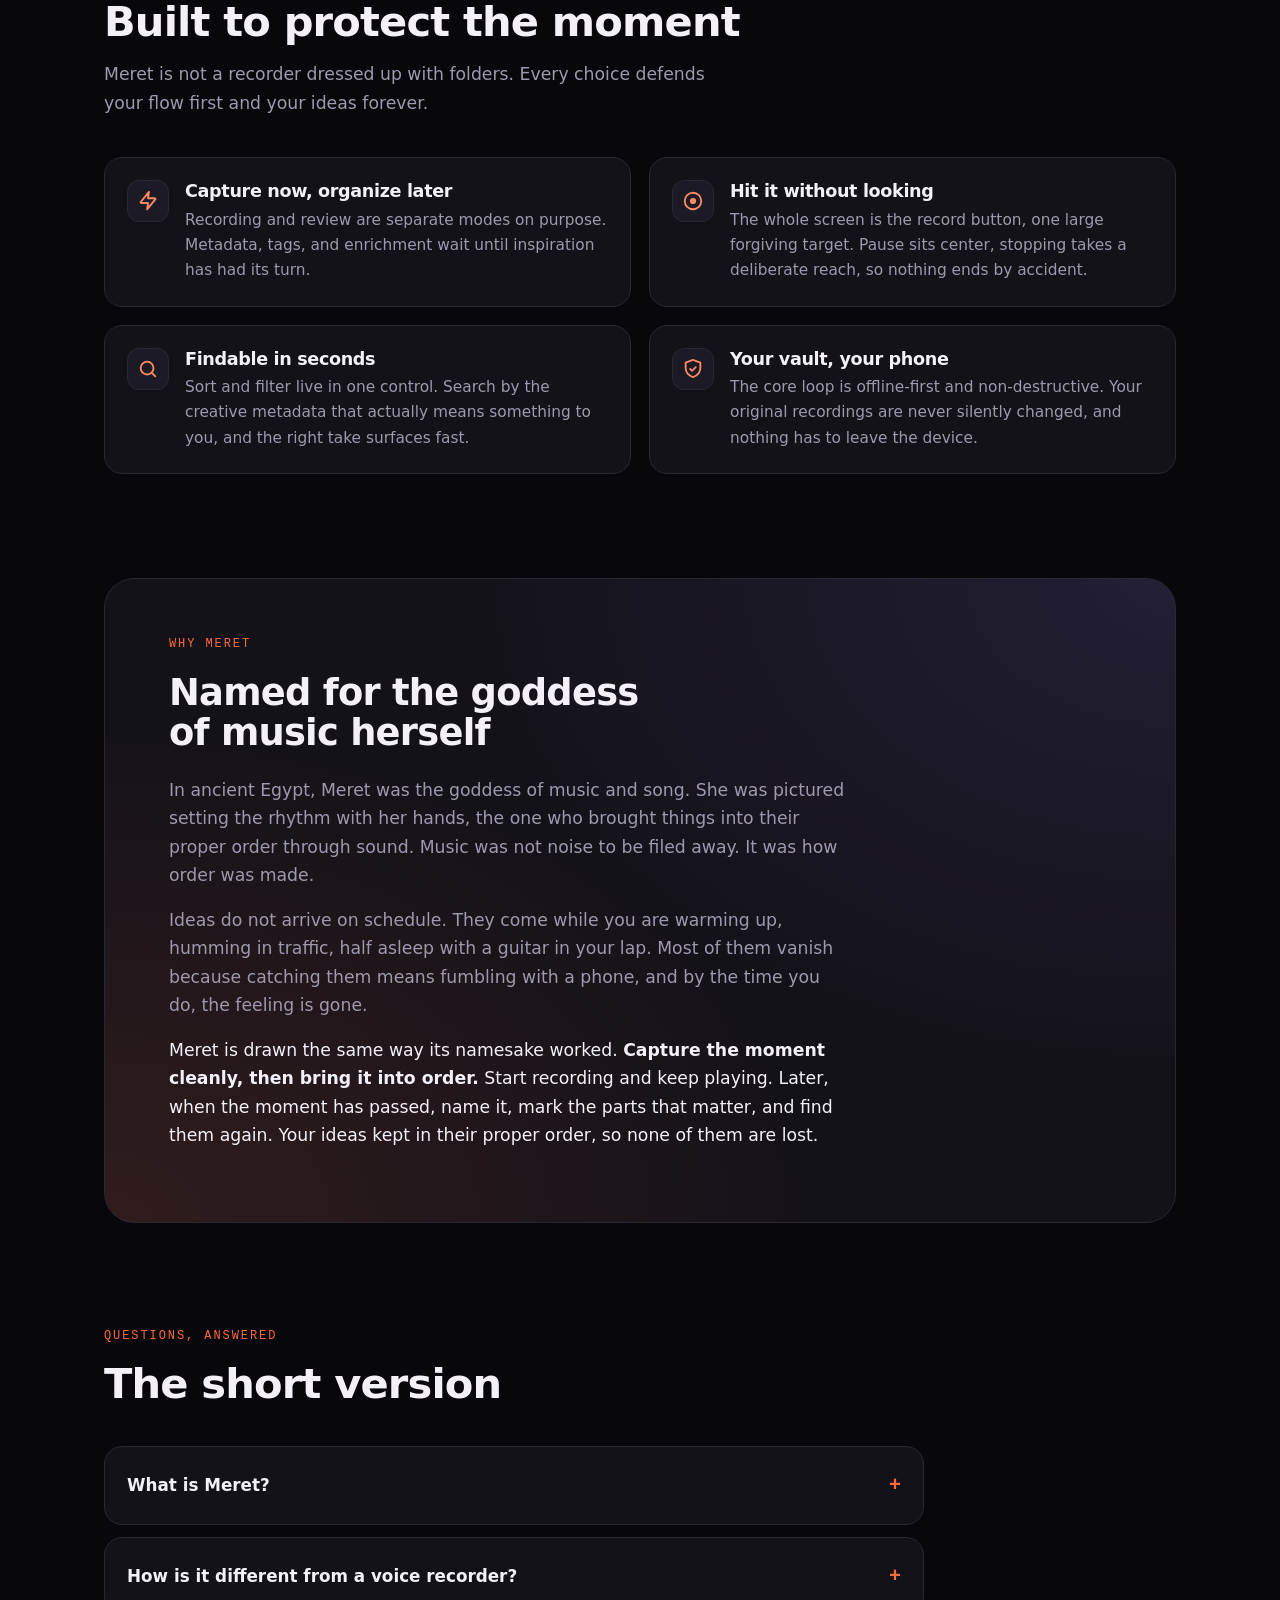
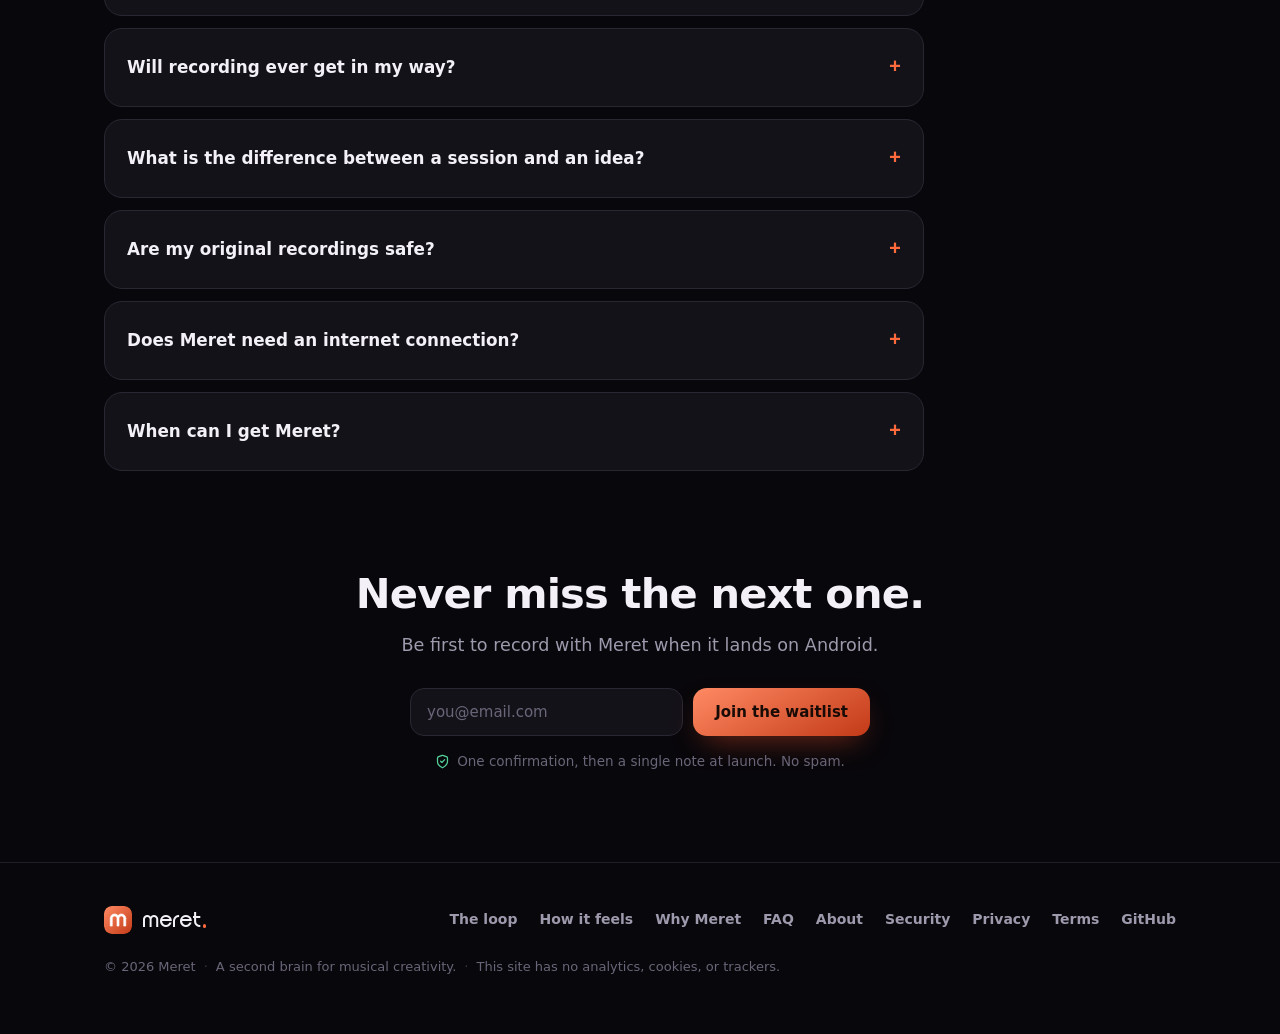
==== commit 389cd50a: "Switch the canonical domain to meret.app Move the site and its email to the primary domain meret.app" ====
--- a/index.html
+++ b/index.html
@@ -5,7 +5,7 @@
   <meta name="viewport" content="width=device-width, initial-scale=1">
   <title>Meret - A second brain for musical creativity</title>
   <meta name="description" content="Meret is a creative vault for musicians. Capture a musical idea the moment it strikes, then organize, rediscover, and evolve it later. Recording comes first, everything stays on your phone.">
-  <link rel="canonical" href="https://meretapp.com/">
+  <link rel="canonical" href="https://meret.app/">
 
   <meta name="author" content="Tarek Raafat">
   <meta name="robots" content="index, follow, max-image-preview:large, max-snippet:-1">
@@ -22,8 +22,8 @@
   <meta property="og:locale" content="en_US">
   <meta property="og:title" content="Meret - A second brain for musical creativity">
   <meta property="og:description" content="Capture a musical idea the moment it strikes, then organize, rediscover, and evolve it later. Recording comes first, everything stays on your phone.">
-  <meta property="og:url" content="https://meretapp.com/">
-  <meta property="og:image" content="https://meretapp.com/assets/og-image.png">
+  <meta property="og:url" content="https://meret.app/">
+  <meta property="og:image" content="https://meret.app/assets/og-image.png">
   <meta property="og:image:type" content="image/png">
   <meta property="og:image:width" content="1200">
   <meta property="og:image:height" content="630">
@@ -32,7 +32,7 @@
   <meta name="twitter:card" content="summary_large_image">
   <meta name="twitter:title" content="Meret - A second brain for musical creativity">
   <meta name="twitter:description" content="Capture a musical idea the moment it strikes, then organize, rediscover, and evolve it later. Everything stays on your phone.">
-  <meta name="twitter:image" content="https://meretapp.com/assets/og-image.png">
+  <meta name="twitter:image" content="https://meret.app/assets/og-image.png">
 
   <link rel="preload" as="font" type="font/ttf" href="/assets/duma-bold.ttf" crossorigin>
   <link rel="stylesheet" href="/assets/styles.css">
@@ -43,29 +43,29 @@
     "@graph": [
       {
         "@type": "Organization",
-        "@id": "https://meretapp.com/#organization",
+        "@id": "https://meret.app/#organization",
         "name": "Meret",
-        "url": "https://meretapp.com/",
-        "logo": "https://meretapp.com/assets/favicon.svg",
+        "url": "https://meret.app/",
+        "logo": "https://meret.app/assets/favicon.svg",
         "founder": { "@type": "Person", "name": "Tarek Raafat" },
         "description": "Meret is a second brain for musical creativity, an Android app that helps musicians capture, organize, rediscover, and evolve their musical ideas."
       },
       {
         "@type": "WebSite",
-        "@id": "https://meretapp.com/#website",
-        "url": "https://meretapp.com/",
+        "@id": "https://meret.app/#website",
+        "url": "https://meret.app/",
         "name": "Meret",
-        "publisher": { "@id": "https://meretapp.com/#organization" },
+        "publisher": { "@id": "https://meret.app/#organization" },
         "inLanguage": "en-US"
       },
       {
         "@type": "MobileApplication",
-        "@id": "https://meretapp.com/#app",
+        "@id": "https://meret.app/#app",
         "name": "Meret",
         "operatingSystem": "Android",
         "applicationCategory": "MultimediaApplication",
-        "url": "https://meretapp.com/",
-        "publisher": { "@id": "https://meretapp.com/#organization" },
+        "url": "https://meret.app/",
+        "publisher": { "@id": "https://meret.app/#organization" },
         "isAccessibleForFree": true,
         "offers": {
           "@type": "Offer",
@@ -86,7 +86,7 @@
       },
       {
         "@type": "FAQPage",
-        "@id": "https://meretapp.com/#faq",
+        "@id": "https://meret.app/#faq",
         "mainEntity": [
           {
             "@type": "Question",
--- a/assets/styles.css
+++ b/assets/styles.css
@@ -390,7 +390,9 @@
 .closing { padding: 20px 0 90px; }
 .closing .wrap { text-align: center; }
 .closing h2 { font-size: clamp(1.8rem, 3.6vw, 2.6rem); font-weight: 800; margin: 0 0 14px; }
-.closing p { color: var(--muted); margin: 0 auto 28px; max-width: 46ch; font-size: 1.1rem; }
+/* Direct child only, so this subtitle style does not bleed into the form's .note and
+   .form-done paragraphs (which would otherwise inherit its larger size and wrap). */
+.closing .wrap > p { color: var(--muted); margin: 0 auto 28px; max-width: 46ch; font-size: 1.1rem; }
 .closing .cta { margin: 0 auto; align-items: center; }
 .closing .waitlist { width: 100%; }
 
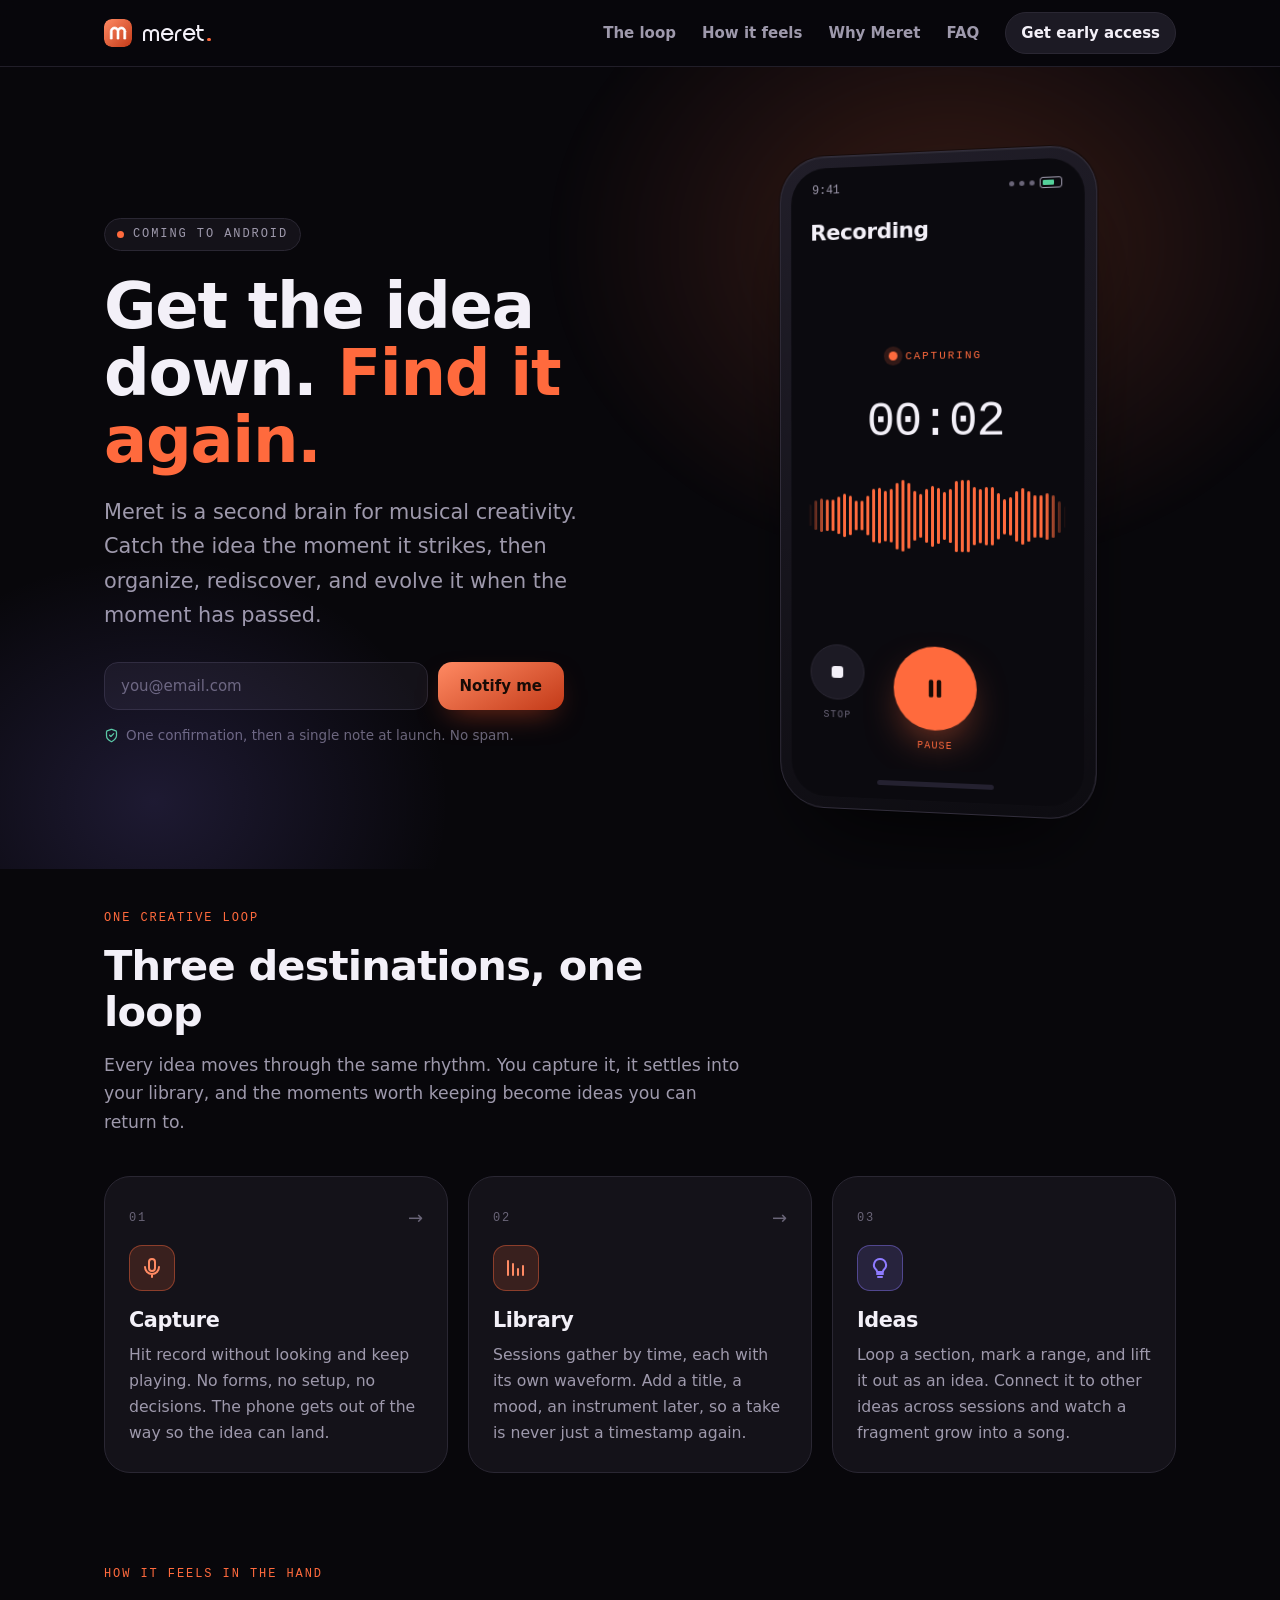
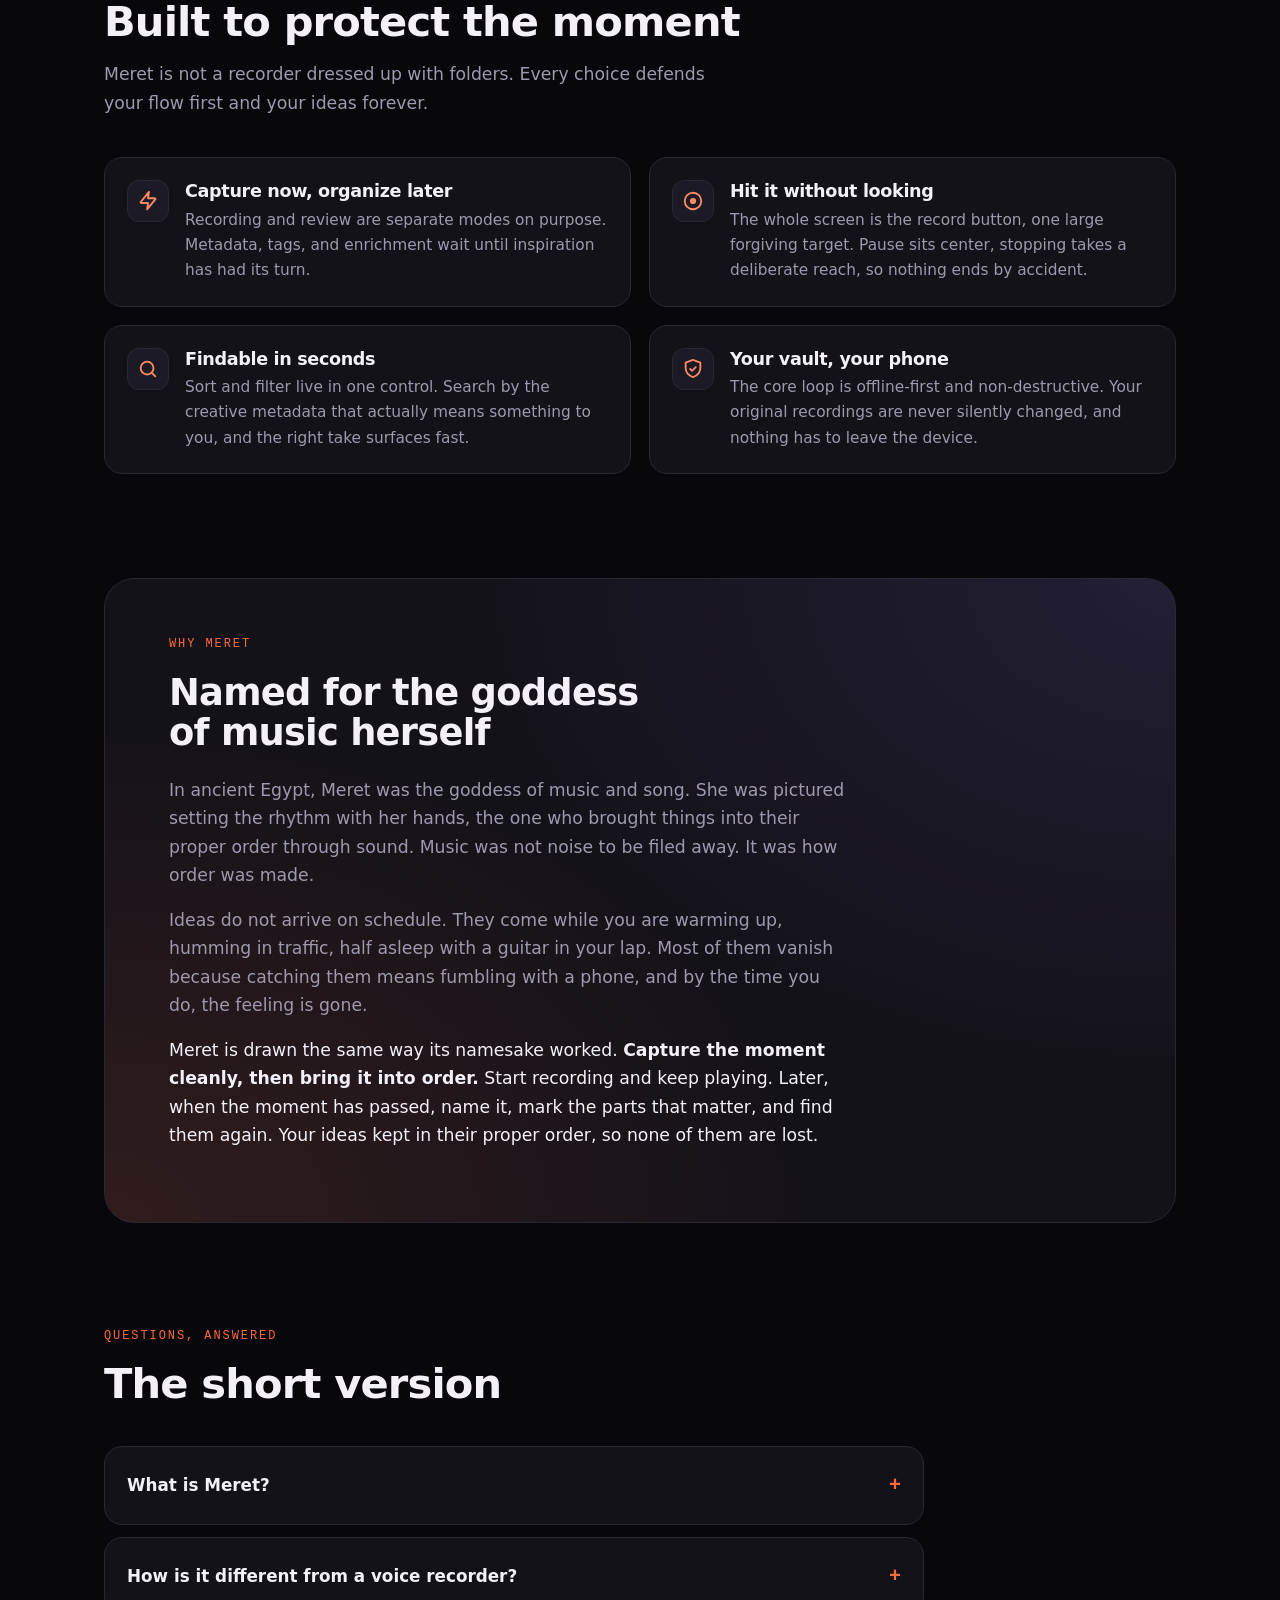
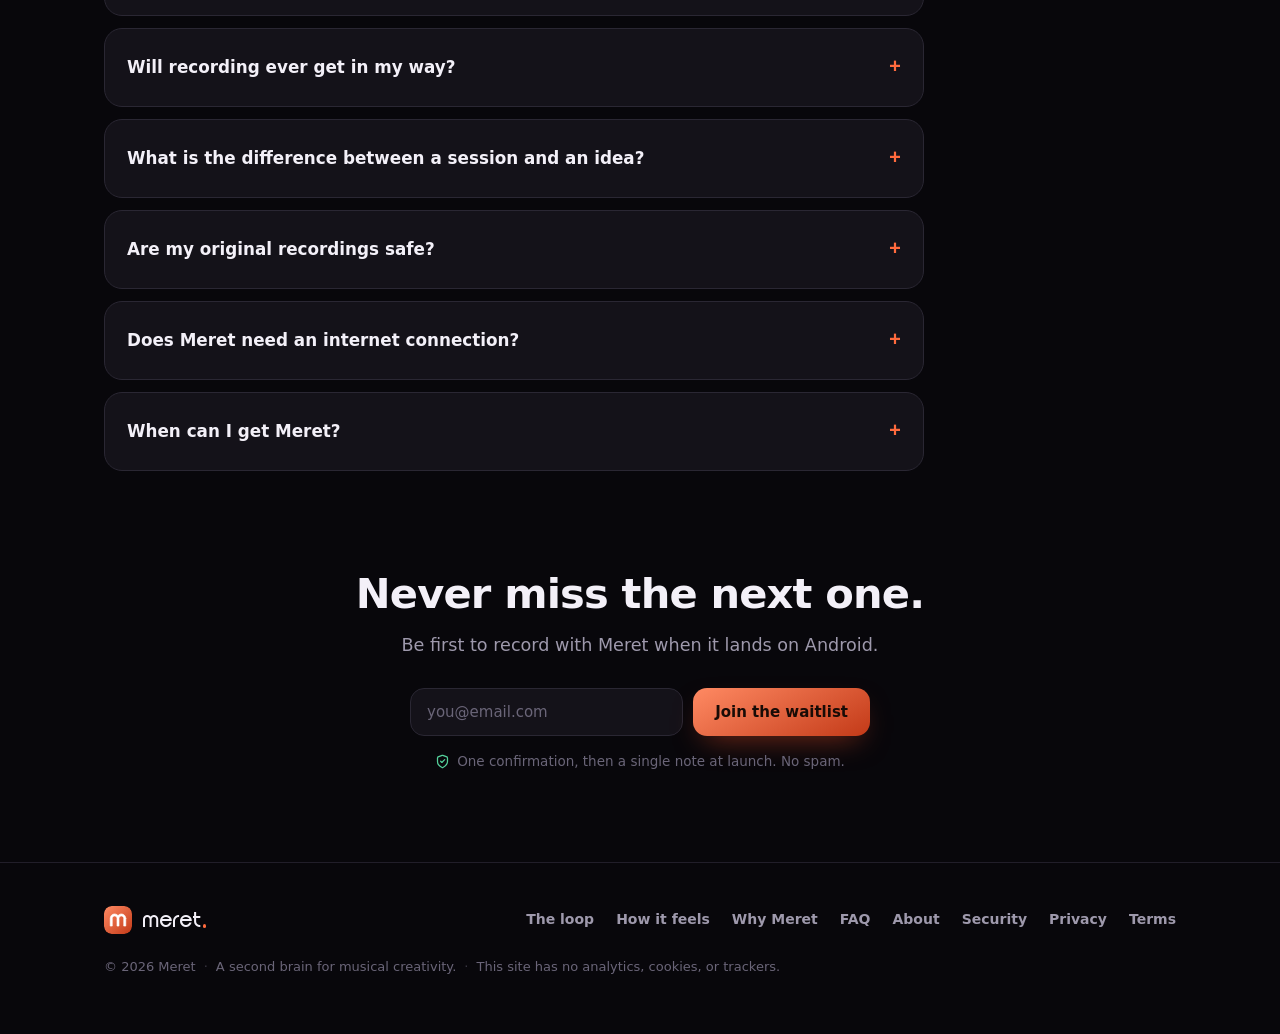
==== commit ba115a13: "refactor: remove GitHub link from footer navigation across all pages" ====
--- a/index.html
+++ b/index.html
@@ -403,7 +403,6 @@
           <a href="/security/">Security</a>
           <a href="/privacy/">Privacy</a>
           <a href="/terms/">Terms</a>
-          <a href="https://github.com/meretapp">GitHub</a>
         </nav>
       </div>
       <p class="fine">
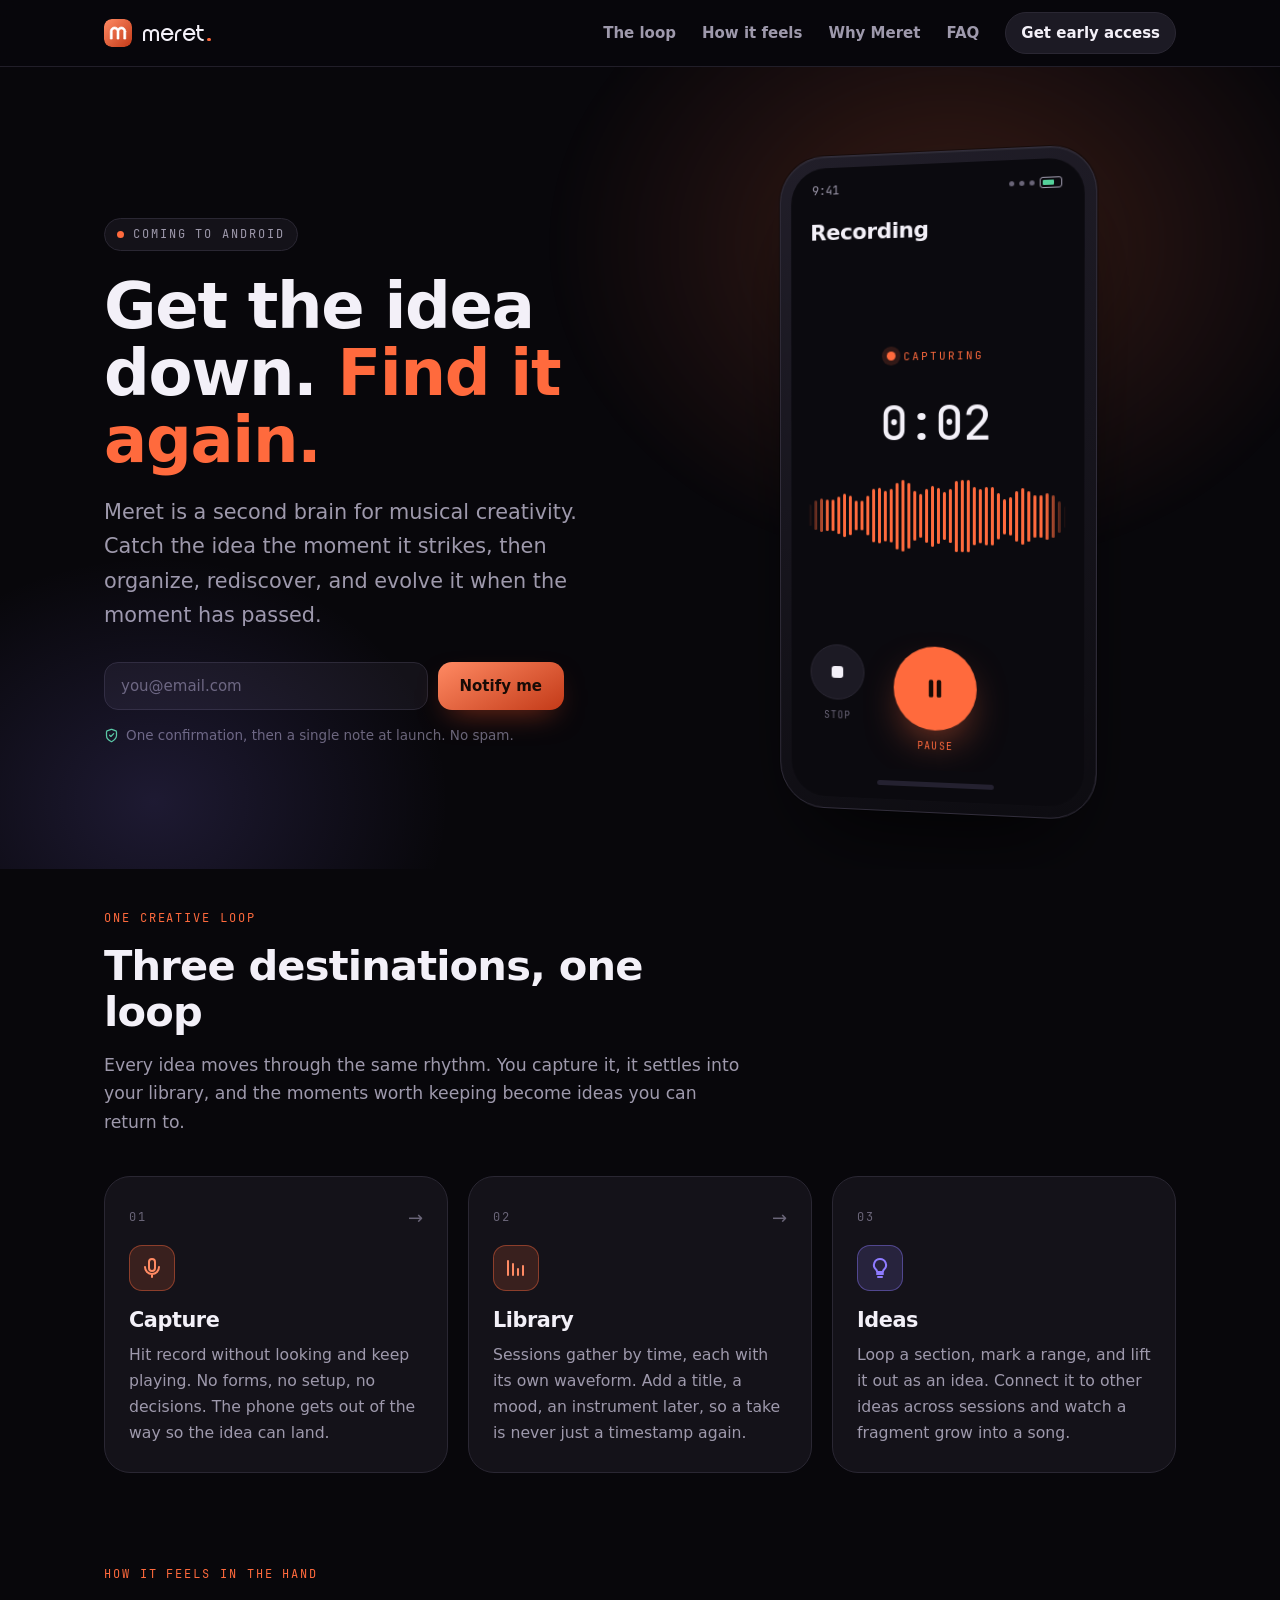
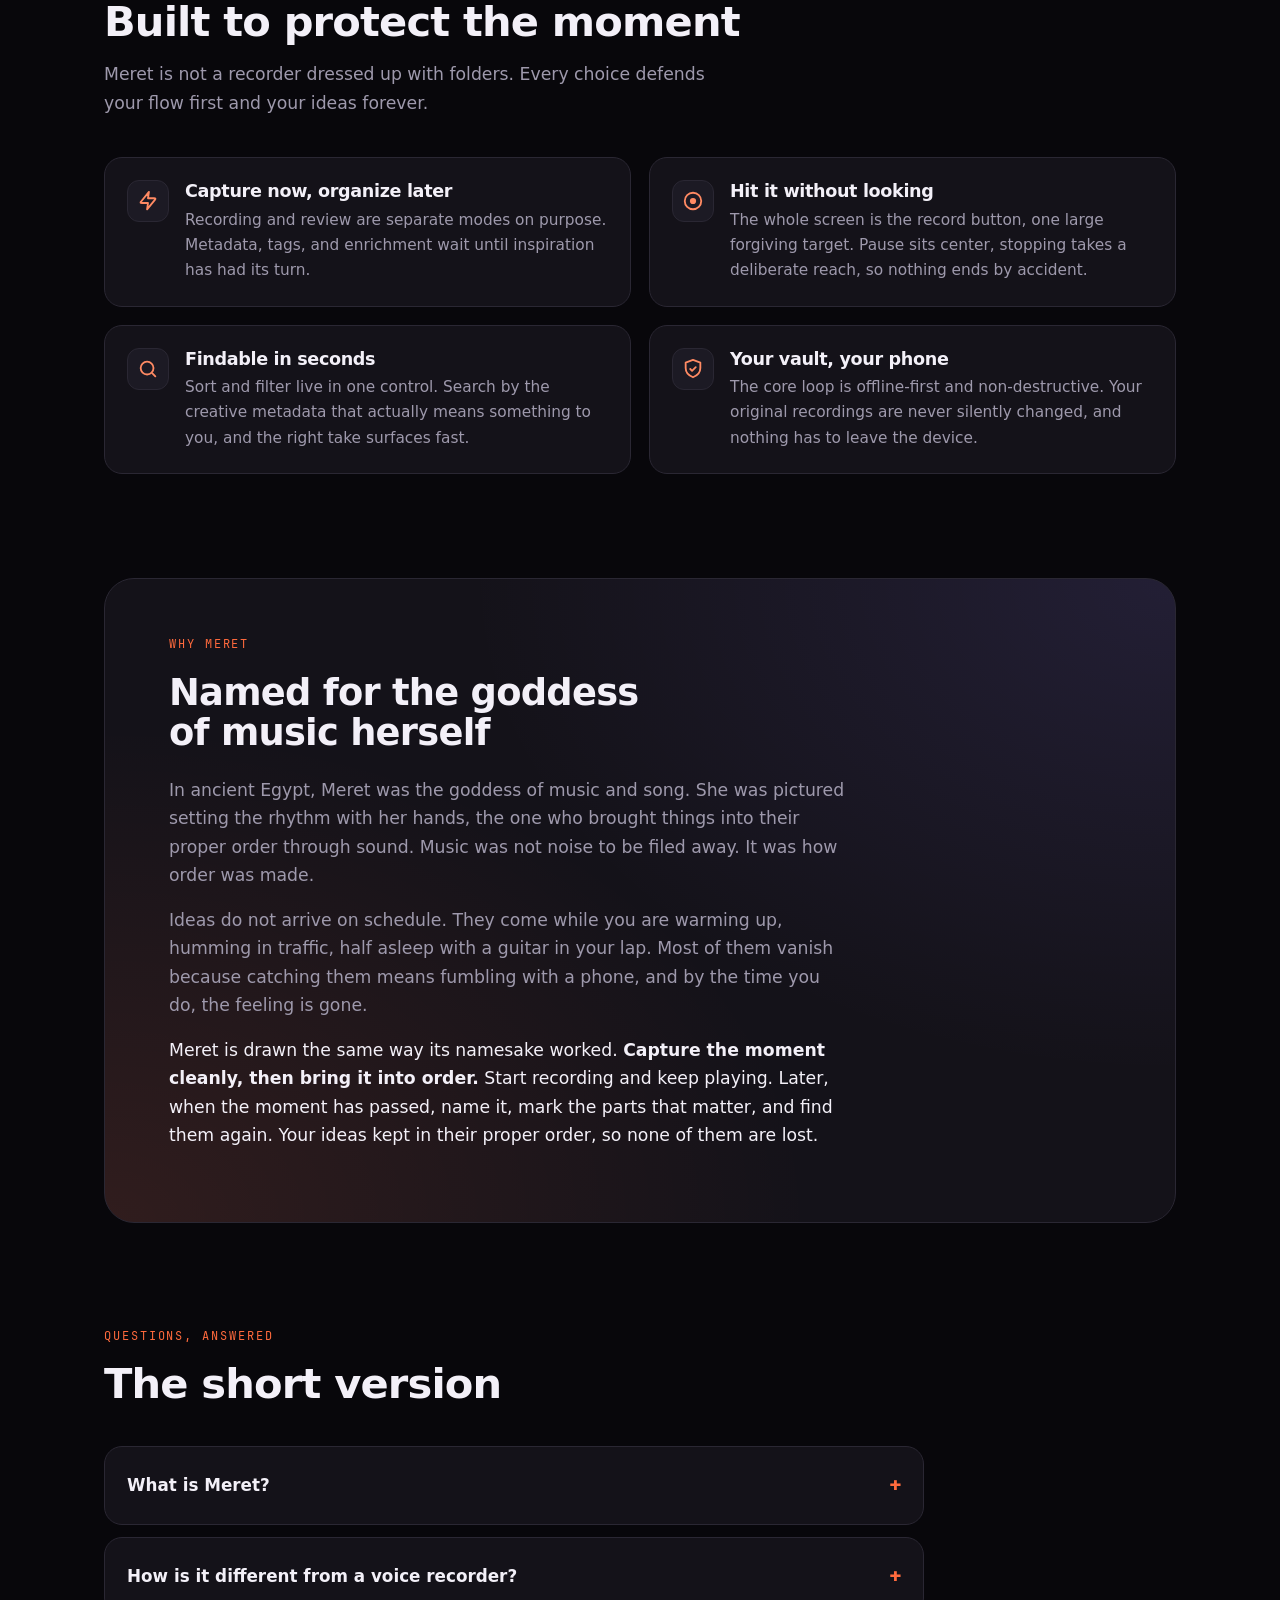
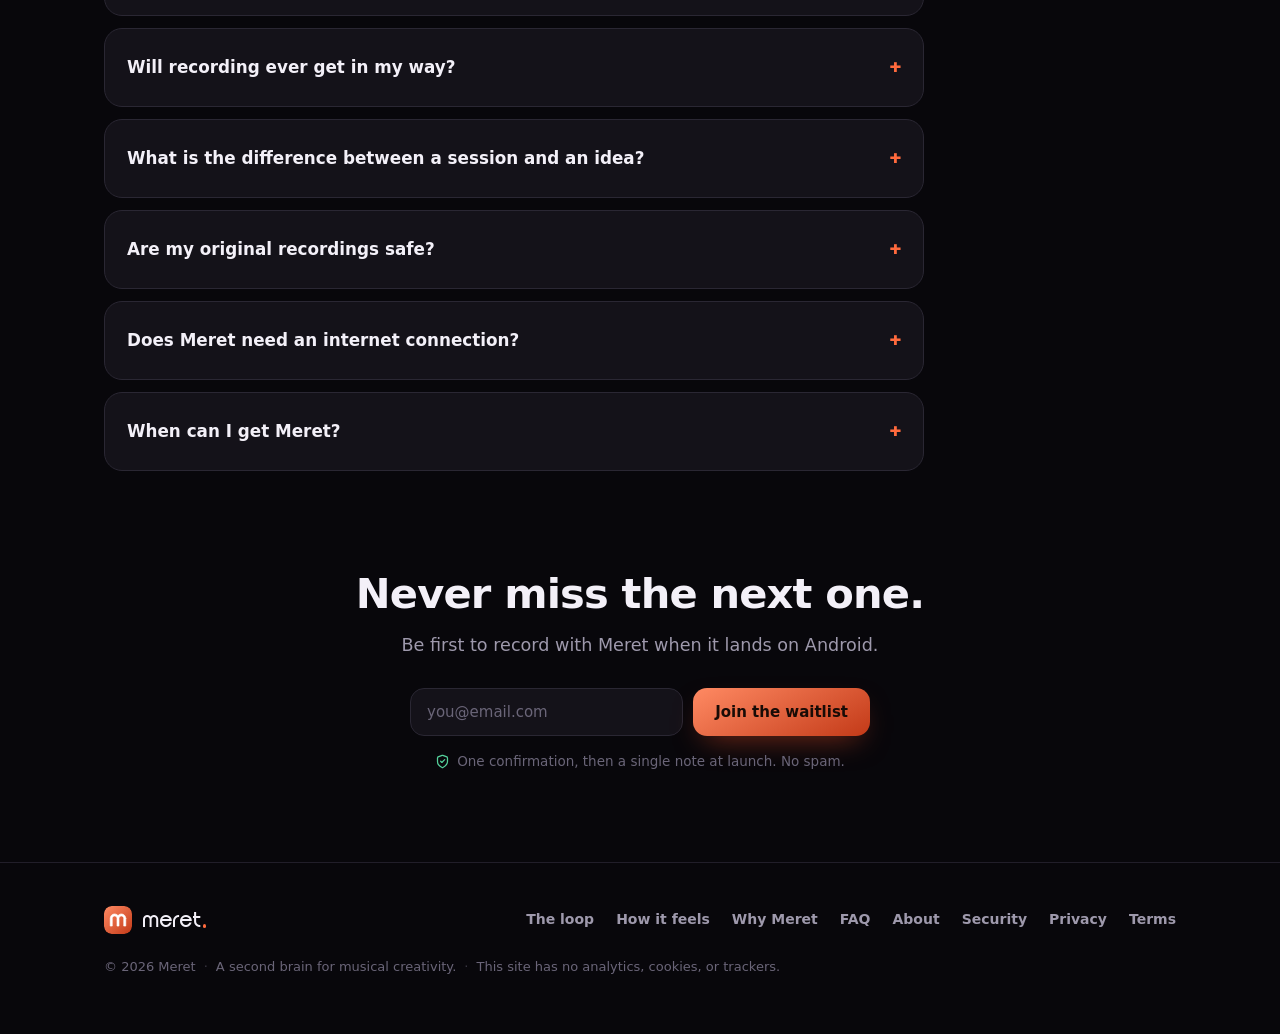
==== commit 4b885962: "Use JetBrains Mono for the mono type, matching the app Self host JetBrains Mono, subset to Basic Lat" ====
--- a/index.html
+++ b/index.html
@@ -35,6 +35,7 @@
   <meta name="twitter:image" content="https://meret.app/assets/og-image.png">
 
   <link rel="preload" as="font" type="font/ttf" href="/assets/duma-bold.ttf" crossorigin>
+  <link rel="preload" as="font" type="font/ttf" href="/assets/jetbrains-mono-medium.ttf" crossorigin>
   <link rel="stylesheet" href="/assets/styles.css">
 
   <script type="application/ld+json">
@@ -187,7 +188,7 @@
                   <div class="rec-live">
                     <div class="rec-top">
                       <span class="rec-dot"><b></b> <span class="rec-status">Capturing</span></span>
-                      <span class="rec-timer">00:00</span>
+                      <span class="rec-timer">0:00</span>
                       <div class="rec-wave">
                         <div class="rec-wave-track">
                         <!-- copy 1 -->
--- a/assets/styles.css
+++ b/assets/styles.css
@@ -1,6 +1,7 @@
 /* Meret landing site. Brand tokens from the app repo's docs/design/design.html and
    ui/theme/Color.kt. One dark canvas, coral for action, violet for the idea. No external
-   requests: the only web font is Duma Bold, self hosted, and there are no analytics or trackers. */
+   requests: the web fonts are Duma Bold and JetBrains Mono, both self hosted, and there are no
+   analytics or trackers. */
 
 @font-face {
   font-family: "Duma";
@@ -8,6 +9,27 @@
   font-weight: 700;
   font-display: swap;
   src: url("/assets/duma-bold.ttf") format("truetype");
+}
+
+/*
+  JetBrains Mono carries every mono readout (the hero timer, kickers, and data labels), self hosted
+  and subset to Basic Latin so it stays tiny and the page still makes no external font request. It is
+  the same face the Android app bundles, so the site and the app read as one product. Licensed under
+  the SIL Open Font License, see /assets/jetbrains-mono-OFL.txt.
+*/
+@font-face {
+  font-family: "JetBrains Mono";
+  font-style: normal;
+  font-weight: 400;
+  font-display: swap;
+  src: url("/assets/jetbrains-mono-regular.ttf") format("truetype");
+}
+@font-face {
+  font-family: "JetBrains Mono";
+  font-style: normal;
+  font-weight: 500;
+  font-display: swap;
+  src: url("/assets/jetbrains-mono-medium.ttf") format("truetype");
 }
 
 :root {
@@ -40,7 +62,7 @@
   --radius-lg: 26px;
   --wrap: 1120px;
   --sans: ui-sans-serif, system-ui, "Segoe UI", Roboto, "Helvetica Neue", Arial, sans-serif;
-  --mono: ui-monospace, "SF Mono", "Roboto Mono", "JetBrains Mono", Menlo, Consolas, monospace;
+  --mono: "JetBrains Mono", ui-monospace, "SF Mono", "Roboto Mono", Menlo, Consolas, monospace;
 }
 
 * { box-sizing: border-box; }
@@ -242,7 +264,7 @@
 .rec-top { flex: 1; display: flex; flex-direction: column; align-items: center; justify-content: center; gap: 18px; }
 .rec-dot { display: inline-flex; align-items: center; gap: 8px; font-family: var(--mono); font-size: 11px; letter-spacing: 0.18em; text-transform: uppercase; color: var(--accent); }
 .rec-dot b { width: 9px; height: 9px; border-radius: 50%; background: var(--accent); box-shadow: 0 0 0 5px var(--accent-weak); animation: blink 1.4s steps(1) infinite; }
-.rec-timer { font-family: var(--mono); font-size: 48px; letter-spacing: -0.02em; font-variant-numeric: tabular-nums; color: var(--text); }
+.rec-timer { font-family: var(--mono); font-weight: 500; font-size: 48px; letter-spacing: -0.02em; font-variant-numeric: tabular-nums; color: var(--text); }
 @keyframes blink { 50% { opacity: 0.25; } }
 /* the live waveform: a coral amplitude envelope with the app's exact bar heights (set
    inline). To simulate an active recording it scrolls steadily left to right. The bar
